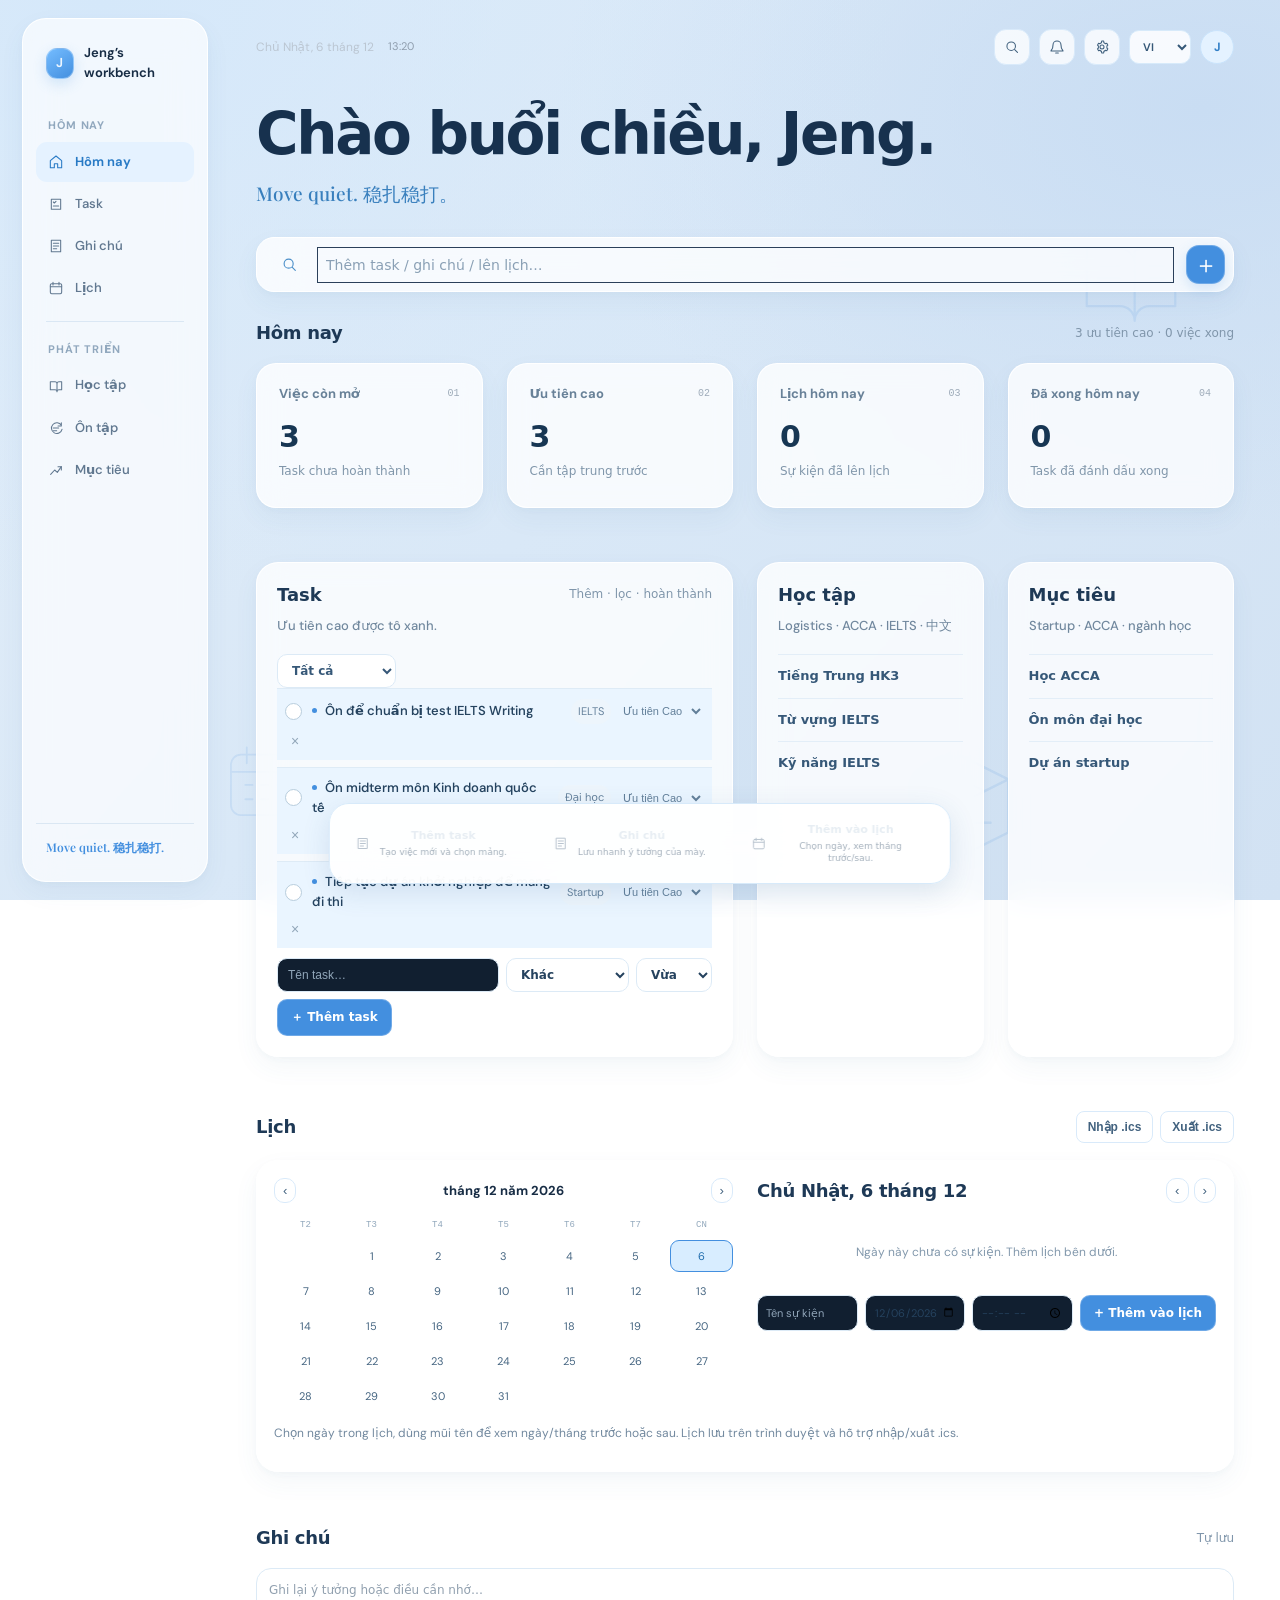
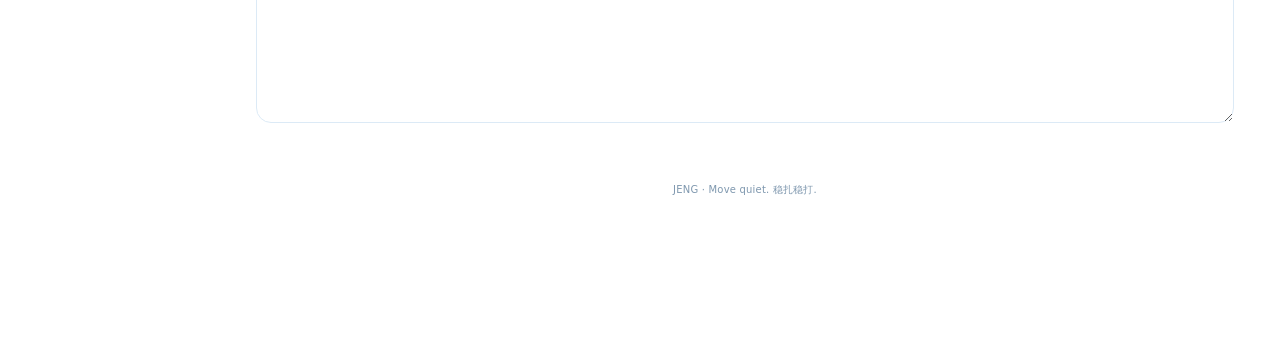
==== workbench.html @ d554367a "Publish Jeng's workbench" ====
<!doctype html>
<html lang="vi">
<head>
<meta charset="utf-8"><meta name="viewport" content="width=device-width,initial-scale=1"><meta name="theme-color" content="#eaf5ff">
<title>Jeng’s Workbench</title>
<link rel="manifest" href="manifest.webmanifest">
<style>
:root{--bg:#f5f4ef;--paper:#fffefa;--ink:#292c27;--muted:#888a80;--line:#e9e8df;--green:#536a50;--light:#e9eee5;--orange:#cf8056;--red:#b9544d;--lav:#eeecf3;--shadow:0 10px 30px #24271d0a}*{box-sizing:border-box}body{margin:0;background:var(--bg);color:var(--ink);font:14px 'DM Sans',sans-serif}.app{display:grid;grid-template-columns:218px minmax(0,1fr);min-height:100vh}.sidebar{padding:25px 16px;border-right:1px solid var(--line);background:#f8f7f2;display:flex;flex-direction:column;position:sticky;top:0;height:100vh}.brand{display:flex;align-items:center;gap:10px;padding:0 9px 25px;font-weight:700;font-size:14px}.logo{width:31px;height:31px;border-radius:10px;background:var(--green);color:white;display:grid;place-items:center}.navtitle{font:10px 'DM Mono',monospace;letter-spacing:1.3px;color:#a1a197;padding:10px 11px 7px;text-transform:uppercase}.navitem{display:flex;align-items:center;gap:11px;padding:10px 11px;border-radius:9px;text-decoration:none;color:#6f7169;font-size:13px;margin:2px 0}.navitem:hover,.navitem.active{color:var(--green);background:var(--light);font-weight:600}.navicon{width:16px;text-align:center}.sidebottom{margin-top:auto;border-top:1px solid var(--line);padding:15px 9px 0;color:#98998f;font:12px 'Playfair Display',serif}.main{max-width:1320px;width:100%;margin:0 auto;padding:27px 40px 45px}.top{display:flex;align-items:center;justify-content:space-between}.crumb{font:10px 'DM Mono',monospace;color:#999a91;letter-spacing:1px}.topright{display:flex;align-items:center;gap:10px}.avatar{height:34px;width:34px;border-radius:50%;background:#e8d7c3;color:#68543e;display:grid;place-items:center;font-size:12px;font-weight:700}.iconbtn{border:1px solid var(--line);border-radius:9px;background:var(--paper);height:34px;padding:0 11px;color:#606258;cursor:pointer}.hero{display:flex;justify-content:space-between;align-items:end;padding:23px 0 20px}.hello{font:10px 'DM Mono',monospace;color:var(--muted);letter-spacing:1.1px;text-transform:uppercase}.hero h1{font:500 clamp(30px,4vw,41px) 'Playfair Display',serif;letter-spacing:-.7px;margin:7px 0 5px}.hero p{margin:0;color:#77796f}.slogan{font-weight:600;color:var(--green)!important}.date{text-align:right;color:var(--muted);font-size:12px}.date strong{display:block;color:var(--ink);font-weight:600;margin-bottom:4px}.quickbar{display:flex;align-items:center;gap:8px;margin-bottom:21px;padding:9px;background:#eeede7;border:1px solid #e8e7df;border-radius:12px}.quicklabel{font:10px 'DM Mono',monospace;letter-spacing:.8px;color:#93948a;padding:0 7px}.quickbar input,.field input,.field select{flex:1;min-width:80px;border:1px solid transparent;background:transparent;padding:9px 8px;outline:none;font:13px 'DM Sans',sans-serif}.quickbar input:focus{border-color:#c9d1c3;border-radius:7px;background:#fffefa}.action,.btn{border:1px solid #e3e2d9;background:var(--paper);border-radius:8px;padding:8px 11px;color:#565950;font-size:11px;white-space:nowrap;cursor:pointer}.action:hover,.btn:hover{border-color:#aeb9a7}.primary{background:var(--green);color:white;border-color:var(--green)}.section{scroll-margin-top:18px;margin:0 0 23px}.sectionhead{display:flex;justify-content:space-between;align-items:center;margin-bottom:11px}.sectionhead h2{font-size:14px;margin:0;font-weight:600}.hint{font-size:11px;color:var(--muted)}.stats{display:grid;grid-template-columns:repeat(4,minmax(0,1fr));gap:12px}.stat{background:var(--paper);border:1px solid var(--line);border-radius:13px;padding:14px 16px;box-shadow:var(--shadow);min-height:104px}.stat-top{display:flex;align-items:center;justify-content:space-between}.statname{font-size:11px;color:#72746b;font-weight:600}.tinyicon{width:24px;height:24px;display:grid;place-items:center;border-radius:8px;background:var(--light);color:var(--green)}.stat:nth-child(2) .tinyicon{background:#f8e9e5;color:var(--red)}.stat:nth-child(3) .tinyicon{background:#f6ece3;color:var(--orange)}.stat:nth-child(4) .tinyicon{background:var(--lav);color:#7d7590}.value{font:500 22px 'Playfair Display',serif;margin:10px 0 3px}.statdesc{font-size:10px;color:#909187}.tasklayout{display:grid;grid-template-columns:1.35fr .85fr;gap:12px}.card,.module{background:var(--paper);border:1px solid var(--line);border-radius:13px;padding:17px;box-shadow:var(--shadow)}.tasktools{display:flex;gap:7px;align-items:center}.tasktools select{border:1px solid var(--line);border-radius:8px;background:white;padding:7px 9px;color:#66685f;font-size:11px}.tasklist{display:grid;gap:7px}.task{display:grid;grid-template-columns:20px 1fr auto auto;align-items:center;gap:9px;padding:10px;border:1px solid #efeee8;border-left:4px solid #d6d6cc;border-radius:9px;background:white}.task.p-high{border-left-color:var(--red);background:#fff9f8}.task.p-medium{border-left-color:#e1a267;background:#fffdf9}.task.p-low{border-left-color:#8ca185}.task.done .taskname{text-decoration:line-through;color:#999}.check{width:18px;height:18px;border:1px solid #c8cabe;border-radius:6px;background:white;cursor:pointer;color:white;padding:0}.done .check{background:var(--green);border-color:var(--green)}.taskname{font-size:12px}.taskmeta{display:flex;align-items:center;gap:7px}.tag{font-size:9px;color:#7e8077;background:#f2f1ec;padding:4px 7px;border-radius:20px}.priority-select{border:0;background:transparent;font-size:10px;color:#7b7c73;cursor:pointer}.delete{border:0;background:transparent;color:#b6b6ad;cursor:pointer;font-size:14px}.delete:hover{color:var(--red)}.empty{padding:23px;text-align:center;color:#99998f;font-size:12px}.capture{display:flex;gap:7px;margin-top:10px}.capture input{min-width:0;flex:1;border:1px solid var(--line);background:#fffefa;border-radius:8px;padding:9px 10px;font-size:12px;outline:none}.capture select{border:1px solid var(--line);border-radius:8px;background:white;padding:0 7px;font-size:10px;color:#65675e}.capture button{border:0;border-radius:8px;padding:0 13px;background:var(--green);color:white;font-size:12px;cursor:pointer}.prioritycard{background:#fff8f5;border-color:#f1ddd7}.prioritycard .task{background:white}.prioritycard .sectionhead{margin-bottom:8px}.weektitle{font:500 21px 'Playfair Display',serif}.weekdesc{font-size:11px;color:var(--muted);margin:5px 0 13px}.learn-grid{display:grid;grid-template-columns:repeat(3,1fr);gap:10px}.learn{border:1px solid var(--line);border-radius:10px;padding:12px;background:#fff}.learn strong{font-size:11px;display:block;margin-bottom:5px}.learn p{font-size:10px;color:var(--muted);margin:0 0 9px;line-height:1.45}.learn button{font-size:10px;border:0;background:#edf1e9;color:var(--green);padding:6px 8px;border-radius:7px;cursor:pointer}.calendar-wrap{display:grid;grid-template-columns:1fr 1fr;gap:14px}.calendar-head{display:flex;justify-content:space-between;align-items:center;margin-bottom:10px}.calendar-head strong{font-size:12px}.calnav{border:1px solid var(--line);background:white;border-radius:7px;padding:4px 8px;cursor:pointer}.calgrid{display:grid;grid-template-columns:repeat(7,1fr);gap:3px;text-align:center}.calgrid span{font-size:10px;padding:7px 2px;border-radius:7px;color:#777}.calgrid .dow{font:9px 'DM Mono',monospace;color:#aaa}.calgrid .today{background:var(--green);color:white}.calgrid .has-event{box-shadow:inset 0 -2px #df9a68}.eventlist{display:grid;align-content:start;gap:7px;max-height:210px;overflow:auto}.event{display:grid;grid-template-columns:54px 1fr auto;gap:8px;align-items:center;padding:9px;border:1px solid var(--line);border-radius:8px}.event time{font:10px 'DM Mono',monospace;color:var(--green)}.event strong{font-size:11px}.event small{display:block;font-size:10px;color:var(--muted);margin-top:3px}.event button{border:0;background:none;color:#aaa;cursor:pointer}.eventform{display:flex;gap:7px;margin-top:10px;flex-wrap:wrap}.eventform input{min-width:100px;flex:1;border:1px solid var(--line);border-radius:8px;padding:8px;font-size:11px}.eventform button{border:0;border-radius:8px;background:var(--green);color:white;padding:0 10px;cursor:pointer;font-size:11px}.bottomgrid{display:grid;grid-template-columns:1.2fr 1fr;gap:12px}.entrylist{display:grid;grid-template-columns:repeat(3,1fr);gap:8px}.entry{padding:11px;background:#f8f7f2;border:1px solid #efeee8;border-radius:9px}.entry strong{display:block;font-size:10px;margin-bottom:4px}.entry span{font-size:10px;line-height:1.4;color:#888a80}.notes textarea{width:100%;height:75px;resize:vertical;border:1px solid var(--line);border-radius:9px;padding:10px;background:white;outline:none;font:12px 'DM Sans',sans-serif}.foot{text-align:center;padding-top:22px;color:#aaa99f;font:10px 'DM Mono',monospace;letter-spacing:.2px}.modal-back{position:fixed;inset:0;background:#20231f55;display:none;align-items:center;justify-content:center;padding:18px;z-index:5}.modal-back.open{display:flex}.modal{width:min(540px,100%);max-height:88vh;overflow:auto;background:var(--paper);border:1px solid var(--line);border-radius:16px;padding:22px;box-shadow:0 20px 80px #0002}.modalhead{display:flex;justify-content:space-between;align-items:center;margin-bottom:15px}.modalhead h2{font:500 25px 'Playfair Display',serif;margin:0}.close{border:0;background:none;font-size:20px;cursor:pointer}.settingsgrid{display:grid;gap:8px}.settingrow{display:flex;align-items:center;justify-content:space-between;border:1px solid var(--line);border-radius:9px;padding:10px 12px;font-size:12px}.settingrow input{accent-color:var(--green)}.settingrow small{display:block;color:var(--muted);margin-top:3px}.settings-actions{display:flex;gap:8px;flex-wrap:wrap;margin:12px 0}.settings-note{font-size:11px;color:var(--muted);line-height:1.5}.hidden-widget{display:none!important}
@media(max-width:1000px){.app{grid-template-columns:185px 1fr}.main{padding:23px}.stats{grid-template-columns:repeat(2,1fr)}.calendar-wrap{grid-template-columns:1fr}.bottomgrid{grid-template-columns:1fr}}@media(max-width:680px){.app{display:block}.sidebar{position:sticky;z-index:3;height:auto;top:0;padding:9px 11px;border:0;border-bottom:1px solid var(--line);display:flex;flex-direction:row;align-items:center;justify-content:space-between}.brand{padding:0}.sidebar nav{display:flex;gap:2px;overflow:auto}.navtitle,.sidebottom{display:none}.navitem{padding:8px;font-size:11px;white-space:nowrap}.navicon{display:none}.main{padding:16px 12px 32px}.hero{align-items:flex-start;padding:19px 0}.hero p{font-size:12px}.date{font-size:10px}.quickbar{flex-wrap:wrap}.quicklabel{width:100%}.quickbar input{flex-basis:60%}.quickbar .action{flex:1;padding:8px 5px}.stats{gap:8px}.stat{padding:12px;min-height:98px}.tasklayout{grid-template-columns:1fr}.learn-grid{grid-template-columns:1fr}.entrylist{grid-template-columns:1fr}.entry{padding:9px}.task{grid-template-columns:20px 1fr auto}.taskmeta{grid-column:2}.task .delete{grid-column:3;grid-row:1}.task .priority-select{grid-column:3;grid-row:2}.capture{flex-wrap:wrap}.capture input{flex-basis:100%}}
</style>
<style>
/* Soft personal-HQ visual treatment inspired by the supplied reference. */
:root{--bg:#fae9e2;--paper:rgba(255,255,255,.79);--ink:#302a28;--muted:#948985;--line:rgba(190,151,140,.18);--green:#b96c49;--light:#f8e4d9;--orange:#e58a55;--red:#ca6158;--shadow:0 12px 34px rgba(120,77,66,.07)}
body{background:linear-gradient(122deg,#fff0dd 0%,#fbe7df 44%,#f3dce8 100%);background-attachment:fixed;color:var(--ink)}.app{grid-template-columns:166px minmax(0,1fr);gap:16px;padding:14px;min-height:100vh}.sidebar{height:calc(100vh - 28px);top:14px;margin:0;border:1px solid rgba(255,255,255,.65);border-radius:22px;background:rgba(255,255,255,.67);backdrop-filter:blur(18px);box-shadow:0 12px 40px rgba(120,77,66,.06);padding:23px 12px}.brand{padding:0 8px 26px;font-size:12px}.logo{border-radius:11px;background:#e38b59}.navtitle{padding:11px 10px 5px;color:#b0a49e}.navitem{font-size:12px;color:#77716d;padding:10px;border-radius:10px}.navitem:hover,.navitem.active{background:rgba(234,155,115,.15);color:#ae6747}.sidebottom{border-color:rgba(190,151,140,.2);font-size:14px;color:#b96c49}.main{max-width:1440px;padding:19px 26px 38px}.crumb{color:#a99188;font-size:10px;text-transform:capitalize}.avatar{background:#fff8f2;color:#a75f41;border:1px solid rgba(183,119,91,.15)}.iconbtn{background:rgba(255,255,255,.72);border-color:rgba(255,255,255,.75);color:#6c625e}.hero{align-items:center;padding:30px 0 20px;min-height:152px}.hello{color:#ae8d80;letter-spacing:.4px;text-transform:none;font:12px 'DM Sans',sans-serif}.hero h1{font:600 clamp(34px,4vw,49px) 'DM Sans',sans-serif;letter-spacing:-1.8px;margin:9px 0 8px;color:#2e2827}.hero p{font-size:13px;color:#8c7d78}.hero .slogan{font-weight:700;color:#b96746!important}.date{min-width:185px;text-align:left;border:1px solid rgba(255,255,255,.8);border-radius:18px;background:rgba(255,255,255,.63);padding:17px 20px;box-shadow:0 8px 25px rgba(130,81,66,.05);color:#9a837b}.date strong{font:600 24px 'DM Sans',sans-serif;color:#322b28;margin-bottom:4px}.date span{font-size:11px}.date small{display:block;margin-top:4px;font-size:10px;color:#aa9992}.quickbar{gap:10px;margin:0 0 25px;padding:8px 9px 8px 15px;border:1px solid rgba(255,255,255,.9);border-radius:16px;background:rgba(255,255,255,.74);box-shadow:0 9px 28px rgba(120,77,66,.045)}.quicklabel{color:#bb9382;font-size:16px}.quickbar input{font-size:13px;color:#504744}.quickbar input::placeholder{color:#b3a8a2}.quickbar .action{width:38px;height:38px;padding:0;border:0;border-radius:12px;background:#df8955;color:white;font-size:23px;line-height:1;box-shadow:0 5px 12px rgba(205,121,70,.18)}.quickbar .action:hover{background:#cf7544;transform:translateY(-1px)}.section{margin-bottom:23px}.sectionhead{margin-bottom:13px}.sectionhead h2{font-size:16px;letter-spacing:-.3px}.hint{font-size:10px;color:#a2928b}.stats{gap:13px}.stat{min-height:135px;padding:19px 18px;border:1px solid rgba(255,255,255,.87);border-radius:19px;background:rgba(255,255,255,.77);box-shadow:0 8px 25px rgba(120,77,66,.045)}.statname{font-size:11px;color:#8b7e78}.tinyicon{border-radius:9px;background:#fae6da;color:#c37a51}.stat:nth-child(2) .tinyicon{background:#f8e1df;color:#c96057}.stat:nth-child(3) .tinyicon{background:#f9ebd8;color:#d0924d}.stat:nth-child(4) .tinyicon{background:#eee8f5;color:#817096}.value{font:600 29px 'DM Sans',sans-serif;letter-spacing:-1px;color:#302a28;margin:14px 0 5px}.statdesc{font-size:10px;color:#958781}.tasklayout{grid-template-columns:1.4fr .8fr;gap:13px}.card,.module{border:1px solid rgba(255,255,255,.83);border-radius:17px;background:rgba(255,255,255,.73);box-shadow:0 9px 26px rgba(120,77,66,.045)}.tasklayout>.card:first-child{padding:16px}.task{border:1px solid rgba(192,157,143,.16);border-left:4px solid #d7c7bd;border-radius:11px;background:rgba(255,255,255,.86);padding:11px}.task.p-high{border-left-color:#d97862;background:#fff7f4}.task.p-medium{border-left-color:#e2ac6b;background:#fffaf4}.task.p-low{border-left-color:#88a08a;background:#f9fcf8}.prioritycard{background:rgba(255,249,246,.85);border-color:rgba(255,255,255,.9)}.badge{background:#f8e1d9;color:#bb6749}.learn-grid{gap:12px}.learn{border:1px solid rgba(192,157,143,.17);border-radius:13px;background:rgba(255,255,255,.76)}.learn button{background:#f9e8de;color:#ae6747}.calnav,.event,.eventform input,.notes textarea,.settingrow{border-color:rgba(192,157,143,.22);border-radius:10px}.foot{color:#ae958b}
@media(max-width:1000px){.app{grid-template-columns:158px minmax(0,1fr);gap:12px;padding:10px}.sidebar{height:calc(100vh - 20px);top:10px}.main{padding:18px}.tasklayout{grid-template-columns:1fr}.stats{grid-template-columns:repeat(2,1fr)}}
@media(max-width:680px){.app{display:block;padding:0}.sidebar{position:sticky;height:auto;top:0;margin:0;border-radius:0 0 16px 16px;padding:9px 12px;background:rgba(255,255,255,.91);backdrop-filter:blur(15px)}.brand{padding:0}.sidebar nav{gap:1px}.navitem{padding:8px 7px;font-size:10px}.main{padding:16px 13px 28px}.hero{padding:20px 0 16px;min-height:0;gap:10px}.hero h1{font-size:32px}.date{min-width:105px;padding:11px;border-radius:13px}.date strong{font-size:19px}.date small{font-size:9px}.quickbar{gap:5px}.quicklabel{padding:0 2px}.stats{grid-template-columns:repeat(2,minmax(0,1fr));gap:8px}.stat{min-height:112px;padding:13px;border-radius:15px}.value{font-size:24px}.learn-grid{grid-template-columns:1fr}.entrylist{grid-template-columns:1fr}}
</style>
<style>
/* Deep navy and electric blue theme based on the second reference. */
:root{color-scheme:dark;--bg:#07111f;--paper:rgba(17,29,47,.9);--ink:#e7edf7;--muted:#8998ad;--line:rgba(130,159,194,.14);--green:#4d9cff;--light:rgba(65,135,220,.16);--orange:#65b7ff;--red:#ff7181;--lav:#192b43;--shadow:0 14px 40px rgba(0,0,0,.2)}
body{background:radial-gradient(ellipse at 14% 0%,#102947 0%,#09182a 40%,#070d18 100%);background-attachment:fixed;color:var(--ink)}.sidebar{background:rgba(12,24,40,.9);border-color:rgba(138,175,220,.1);box-shadow:0 15px 50px rgba(0,0,0,.24);backdrop-filter:blur(18px)}.logo{background:linear-gradient(145deg,#62b5ff,#386fe0);box-shadow:0 6px 20px #267be43b}.navtitle{color:#63768e}.navitem{color:#9baec3}.navitem:hover,.navitem.active{background:rgba(63,142,235,.17);color:#7dbbff}.sidebottom{border-color:var(--line);color:#79b9ff}.crumb{color:#7186a0}.avatar{background:#1b3451;color:#a9d3ff;border-color:#385676}.iconbtn{background:#14253a;border-color:#263b55;color:#b9c9dc}.hero h1{color:#f1f5fb}.hello{color:#80b9f4}.hero p{color:#9aabc0}.hero .slogan{color:#78b7ff!important}.date{background:linear-gradient(145deg,rgba(24,47,75,.96),rgba(18,34,55,.95));border-color:rgba(117,174,231,.16);box-shadow:0 12px 32px rgba(0,0,0,.18);color:#94aac2}.date strong{color:#e8f2ff}.date small{color:#7e95ae}.quickbar{background:#132238;border-color:#253a54;box-shadow:0 10px 30px rgba(0,0,0,.2)}.quicklabel{color:#70b4ff}.quickbar input{color:#e4edf7}.quickbar input::placeholder{color:#72849a}.quickbar input:focus{background:#0e1b2d;border-color:#397fc6}.quickbar .action{background:linear-gradient(145deg,#46a9ff,#3977ee);color:white;box-shadow:0 5px 16px #276de744}.quickbar .action:hover{background:#58b4ff}.sectionhead h2{color:#e4edf8}.hint{color:#7589a1}.stat,.card,.module{background:linear-gradient(145deg,rgba(20,35,55,.94),rgba(15,27,44,.94));border-color:rgba(121,157,195,.13);box-shadow:0 12px 32px rgba(0,0,0,.16)}.stat{border-radius:17px}.statname{color:#9aabc0}.tinyicon{background:rgba(59,143,234,.18);color:#82c4ff}.stat:nth-child(2) .tinyicon{background:rgba(255,113,129,.13);color:#ff8291}.stat:nth-child(3) .tinyicon{background:rgba(93,178,255,.15);color:#79c5ff}.stat:nth-child(4) .tinyicon{background:rgba(125,150,255,.16);color:#9daeff}.value{color:#f0f5fb}.statdesc{color:#8092a8}.task{background:#101e31;border-color:rgba(126,160,198,.12);border-left-color:#58708c;color:#dbe6f4}.task.p-high{background:rgba(83,34,49,.32);border-left-color:#ff7181}.task.p-medium{background:rgba(84,67,34,.24);border-left-color:#e4b15c}.task.p-low{background:rgba(35,71,61,.26);border-left-color:#6fc6a0}.task.done .taskname{color:#73849a}.check{background:#0c1828;border-color:#526780}.done .check{background:#3384da;border-color:#3384da}.tag{background:#1a2a40;color:#9db0c7}.priority-select{color:#9bacbf}.delete{color:#72849a}.tasktools select,.capture select,.capture input,.eventform input,.quickbar input,.notes textarea{background-color:#0d1a2b;border-color:#2b405a;color:#dce8f6}.capture input::placeholder,.notes textarea::placeholder,.eventform input::placeholder{color:#74869d}.capture button,.eventform button{background:#397fe0;color:#fff}.empty{color:#7c8fa6}.prioritycard{background:linear-gradient(145deg,rgba(21,37,59,.98),rgba(14,26,43,.98));border-color:rgba(89,157,223,.2)}.badge{background:rgba(68,145,224,.19);color:#8dc8ff}.weekdesc,.moddesc,.learn p{color:#879bb2}.learn{background:#122137;border-color:#263a54}.learn button{background:rgba(61,135,218,.19);color:#91caff}.btn,.calnav{background:#14253b;color:#bad0e9;border-color:#2a405c}.event{background:#101e31;border-color:#263b55}.event time{color:#79baff}.event small{color:#8498b0}.notes textarea{background:#0d1a2b}.foot{color:#667d98}.modal-back{background:rgba(2,7,14,.72);backdrop-filter:blur(5px)}.modal{background:#101d2e;border-color:#2b4059;color:#e4edf8}.settingrow{background:#132238;border-color:#293f5a;color:#dce8f6}.settings-note{color:#8ba0b8}.close{color:#b8c8da}.eventform input:focus,.capture input:focus,.notes textarea:focus{border-color:#4e9ded;outline:0}.today .value,.sectionhead .badge{color:#83c3ff}
@media(max-width:680px){.sidebar{background:rgba(10,21,36,.96);border-color:#26384f}.date{background:#162941}}
.activity-grid{display:grid;grid-template-columns:repeat(3,minmax(0,1fr));gap:9px;padding:14px;border-radius:16px;background:linear-gradient(145deg,rgba(17,31,50,.94),rgba(13,24,40,.94));border:1px solid rgba(121,157,195,.13);box-shadow:0 12px 32px rgba(0,0,0,.16)}.activity-entry{display:grid;grid-template-columns:10px 1fr auto;gap:9px;align-items:center;padding:10px 8px;border-bottom:1px solid rgba(121,157,195,.1)}.activity-dot{width:7px;height:7px;border-radius:50%;background:#58b3ff;box-shadow:0 0 12px #58b3ff88}.activity-entry strong{display:block;font-size:11px;font-weight:500;color:#dce9f8}.activity-entry small{display:block;margin-top:4px;font-size:9px;color:#8196ae}.activity-state{font-size:9px;color:#8dc5ff}.activity-entry.finished .activity-dot{background:#66c99f;box-shadow:0 0 12px #66c99f77}.activity-entry.finished .activity-state{color:#75d2a8}.entrylist{align-items:stretch}.entry{display:flex;flex-direction:column;gap:8px;min-height:142px;padding:14px;background:linear-gradient(145deg,#14263e,#101e32);border:1px solid rgba(108,157,211,.18);border-radius:13px;transition:transform .16s,border-color .16s}.entry:hover{transform:translateY(-2px);border-color:rgba(91,168,247,.5)}.entry strong{font-size:11px;color:#e0edfb}.entry span{font-size:10px;line-height:1.5;color:#8ea3bc}.entry .btn{margin-top:auto;align-self:flex-start;background:rgba(57,127,224,.16);border-color:rgba(91,168,247,.22);color:#92caff}.entry .btn:hover{background:rgba(57,127,224,.3)}@media(max-width:680px){.activity-grid{grid-template-columns:1fr;gap:2px}.activity-entry{padding:9px 4px}.entry{min-height:0}.entry .btn{margin-top:2px}}
.nav-divider{height:1px;background:rgba(130,159,194,.18);margin:13px 9px 9px}.hero{padding:23px 0 17px;min-height:120px}.hero .slogan{font-size:13px;line-height:1.5}.main{padding-bottom:112px}.tasklayout{grid-template-columns:repeat(4,minmax(0,1fr));align-items:stretch}.tasklayout>.card:first-child{grid-column:span 2}.tasklayout>.prioritycard,.tasklayout>#notes{grid-column:span 1;min-width:0}.tasklayout>.prioritycard .task{grid-template-columns:18px minmax(0,1fr);gap:6px}.tasklayout>.prioritycard .taskmeta{grid-column:2}.tasklayout>.prioritycard .priority-select{grid-column:2}.tasklayout>.prioritycard .delete{grid-column:2;justify-self:end;margin-top:-22px}.tasklayout>#notes textarea{min-height:155px}.tasklayout>#notes .btn{font-size:10px}.topright .iconbtn{min-width:35px;padding:0 9px}.floating-actions{position:fixed;z-index:4;left:50%;bottom:14px;transform:translateX(-50%);display:flex;gap:7px;padding:8px;border:1px solid rgba(108,157,211,.22);border-radius:16px;background:rgba(11,24,41,.94);backdrop-filter:blur(18px);box-shadow:0 14px 36px rgba(0,0,0,.38)}.floating-actions button{display:flex;align-items:center;gap:8px;padding:10px 15px;border:1px solid transparent;border-radius:10px;background:transparent;color:#c8daf0;font:11px 'DM Sans',sans-serif;white-space:nowrap;cursor:pointer}.floating-actions button span{color:#77bcff;font-size:14px}.floating-actions button:hover{background:rgba(62,139,229,.17);border-color:rgba(86,162,241,.2);color:white}.quickbar .action{border-radius:50%;width:40px;height:40px;font-size:25px}
@media(max-width:1000px){.tasklayout{grid-template-columns:repeat(2,minmax(0,1fr))}.tasklayout>.card:first-child{grid-column:span 2}.tasklayout>.prioritycard,.tasklayout>#notes{grid-column:span 1}}
@media(max-width:680px){.main{padding:14px 12px 104px}.hero{min-height:0;padding:18px 0 13px}.hero h1{font-size:40px}.tasklayout{grid-template-columns:1fr}.tasklayout>.card:first-child,.tasklayout>.prioritycard,.tasklayout>#notes{grid-column:auto}.floating-actions{width:calc(100% - 20px);bottom:9px;justify-content:space-around;gap:2px;padding:6px}.floating-actions button{flex:1;justify-content:center;padding:10px 5px;font-size:10px}.floating-actions button span{display:none}.topright{gap:5px}.iconbtn{height:32px}}
</style>
<style>
@import url('https://fonts.googleapis.com/css2?family=DM+Sans:wght@400;500;600;700&family=Playfair+Display:wght@500;600&display=swap');
/* Fixed reference layout: dark mist, frosted cards, one restrained warm accent. */
:root{color-scheme:dark;--bg:#06152a;--paper:rgba(17,38,67,.58);--ink:#edf4ff;--muted:#a6b6cb;--line:rgba(255,255,255,.23);--accent:#438fff;--shadow:0 2px 7px rgba(0,0,0,.1),0 12px 28px rgba(0,0,0,.12)}
html{scroll-behavior:smooth}body{font:400 14px/1.55 'DM Sans',system-ui,-apple-system,BlinkMacSystemFont,"Segoe UI","PingFang SC","Hiragino Sans GB","Source Han Sans SC","Noto Sans CJK SC",sans-serif;color:var(--ink);background:radial-gradient(ellipse at 18% 0%,rgba(45,112,190,.31),transparent 38%),radial-gradient(ellipse at 95% 22%,rgba(40,92,161,.25),transparent 42%),linear-gradient(155deg,#0b2340 0%,#081a31 48%,#061225 100%);background-attachment:fixed;padding-bottom:100px}
.app{grid-template-columns:186px minmax(0,1fr);gap:24px;padding:18px 22px;max-width:1600px;margin:auto}.sidebar{position:sticky;top:18px;height:calc(100vh - 36px);padding:24px 13px;background:rgba(7,23,43,.62);border:1px solid rgba(255,255,255,.22);border-radius:24px;backdrop-filter:blur(22px);box-shadow:0 2px 8px rgba(0,0,0,.1),0 12px 28px rgba(0,0,0,.1)}.brand{font-size:13px;font-weight:650;padding:0 10px 25px}.logo{background:linear-gradient(145deg,#63bdff,#2873ef);color:#edf6ff;border:1px solid rgba(255,255,255,.3);font-size:13px;box-shadow:0 5px 14px rgba(45,126,234,.28)}.navtitle{padding:10px 12px 7px;font:600 10px/1.3 'DM Sans',system-ui,sans-serif;letter-spacing:.08em;color:#91a9c4;text-transform:uppercase}.navgroup{margin:0}.navitem{gap:11px;padding:10px 11px;color:#bac9dc;font-size:12px;border-radius:11px;transition:background-color .12s ease,color .12s ease}.navitem:hover{background:rgba(255,255,255,.06);color:#f1f4f8}.navitem.active{color:var(--accent);background:rgba(67,143,255,.12);font-weight:650}.navicon{width:17px;height:17px;display:grid;place-items:center;color:currentColor}.navicon svg,.iconbtn svg,.quicklabel svg,.floating-actions svg{width:17px;height:17px;fill:none;stroke:currentColor;stroke-width:1.6;stroke-linecap:round;stroke-linejoin:round}.nav-divider{height:1px;background:rgba(255,255,255,.2);margin:13px 10px 10px}.sidebottom{font:600 12px 'Playfair Display',Georgia,serif;color:#78b5ff;border-color:rgba(255,255,255,.18);padding:15px 10px 0}
.main{max-width:none;padding:10px 24px 40px}.top{min-height:38px}.top-date{display:flex;align-items:center;gap:14px;color:#bbc6d2;font-size:12px}.top-date time{font-size:11px;color:#8f9dad}.topright{gap:9px}.iconbtn{width:36px;height:36px;display:grid;place-items:center;background:rgba(255,255,255,.055);border:1px solid rgba(255,255,255,.18);border-radius:12px;color:#cad3dd;padding:0;transition:background-color .12s ease}.iconbtn:hover{background:rgba(255,255,255,.1)}.iconbtn svg{width:16px;height:16px}.avatar{background:rgba(255,255,255,.11);border:1px solid rgba(255,255,255,.25);color:#eef3f8}
.hero{min-height:0;padding:36px 0 29px;align-items:flex-start;animation:hero-arrive .42s cubic-bezier(.2,.7,.2,1) both}.hero h1{font:700 clamp(40px,4.4vw,54px)/1.12 system-ui,-apple-system,BlinkMacSystemFont,"Segoe UI","PingFang SC","Source Han Sans SC",sans-serif;letter-spacing:-.045em;color:#f2f5f8;margin:0 0 12px}.hero .slogan{font-size:14px;font-weight:400;line-height:1.7;color:#b5c0cb!important;margin:0}.crumb{font-family:inherit}.quickbar{position:relative;margin:0 0 29px;padding:7px 8px 7px 17px;min-height:55px;gap:12px;border-radius:18px;background:rgba(245,248,252,.075);border:1px solid rgba(255,255,255,.22);backdrop-filter:blur(20px);box-shadow:0 2px 6px rgba(0,0,0,.08),0 10px 25px rgba(0,0,0,.1)}.quicklabel{display:grid;place-items:center;color:#b5c1cd}.quickbar input{background:transparent!important;color:#eef2f6;font:400 13px system-ui,sans-serif}.quickbar input::placeholder{color:#98a6b4}.quickbar .action{width:39px;height:39px;border-radius:13px;background:rgba(255,255,255,.11);border:1px solid rgba(255,255,255,.23);color:#f1f4f7;box-shadow:none;font:300 24px/1 system-ui,sans-serif;transition:background-color .12s ease}.quickbar .action:hover{background:rgba(255,255,255,.17);transform:none}.quick-menu{position:absolute;z-index:3;right:8px;top:calc(100% + 8px);display:flex;gap:6px;padding:7px;border:1px solid rgba(255,255,255,.22);border-radius:14px;background:rgba(18,31,47,.96);backdrop-filter:blur(18px);box-shadow:var(--shadow)}.quick-menu[hidden]{display:none}.quick-menu button{border:0;border-radius:9px;padding:8px 11px;background:transparent;color:#e5ebf1;font:12px system-ui,sans-serif;cursor:pointer}.quick-menu button:hover{background:rgba(255,255,255,.08)}
.section{scroll-margin-top:25px;margin:0 0 58px}.sectionhead{margin-bottom:17px}.sectionhead h2{font:650 16px/1.35 system-ui,sans-serif;color:#e8edf3}.hint{font:400 11px/1.4 system-ui,sans-serif;color:#93a1b0}.stats{grid-template-columns:repeat(4,minmax(0,1fr));gap:24px}.glass-card,.stat,.module,.card{background:linear-gradient(145deg,rgba(244,248,252,.09),rgba(213,225,239,.045));border:1px solid rgba(255,255,255,.5);border-radius:22px;backdrop-filter:blur(22px);box-shadow:var(--shadow)}.stat{min-height:145px;padding:20px 22px}.statname{font-size:12px;font-weight:650;color:#d6dee7}.tinyicon{width:auto;height:auto;background:none!important;color:#9eabb9!important;font:500 10px/1.2 ui-monospace,monospace;border:0}.value{font:700 30px/1.2 system-ui,sans-serif;color:#f1f4f7;letter-spacing:-.04em;margin:15px 0 7px}.value small{font:400 12px/1.2 system-ui,sans-serif;color:#9eabb9}.statdesc{font:400 10px/1.5 system-ui,sans-serif;color:#9ca9b7}.lower-section{margin-bottom:58px}.lower-row{display:grid;grid-template-columns:repeat(4,minmax(0,1fr));gap:24px;align-items:stretch}.module{padding:20px;min-height:250px}.wide-module{grid-column:span 2}.module-heading{display:flex;align-items:center;justify-content:space-between;gap:10px}.module-heading h2{margin:0;font:650 16px/1.35 system-ui,sans-serif;color:#edf2f6}.module-copy{margin:9px 0 17px;color:#aab6c3;font-size:12px;font-weight:350;line-height:1.6}.module-items{list-style:none;padding:0;margin:0}.module-items li{border-top:1px solid rgba(255,255,255,.12)}.module-items button{width:100%;padding:12px 0;text-align:left;border:0;background:none;color:#d9e1e9;font:400 12px/1.45 system-ui,sans-serif;cursor:pointer;transition:color .12s ease}.module-items button:hover{color:#fff}.tasktools select,.capture select{background:#111f30;color:#cbd5df;border:1px solid rgba(255,255,255,.2);border-radius:10px;padding:8px 10px;font:11px system-ui,sans-serif}.priority-list{margin-top:15px}.task{grid-template-columns:19px minmax(0,1fr) auto auto;gap:8px;padding:10px 8px;background:rgba(4,12,21,.22);border:0;border-top:1px solid rgba(255,255,255,.13);border-left:0;border-radius:0;color:#dbe2e9}.task.p-high{background:transparent;border-left:0}.task.p-medium,.task.p-low{background:transparent;border-left:0}.task.p-high .taskname:before{content:'';display:inline-block;width:5px;height:5px;margin:0 8px 2px 0;border-radius:50%;background:var(--accent)}.task.done .check{background:var(--accent);border-color:var(--accent);color:#15202a}.check{width:17px;height:17px;border-radius:50%;background:transparent;border-color:rgba(255,255,255,.45)}.priority-select{color:#aebac7}.tag{background:rgba(255,255,255,.07);color:#afbdcb}.delete{color:#98a7b6}.all-tasks{margin-top:13px;border-top:1px solid rgba(255,255,255,.12);padding-top:10px}.all-tasks summary{font-size:11px;color:#b4bfca;cursor:pointer}.all-tasks[open] #taskList{margin-top:10px}.capture{flex-wrap:wrap}.capture input{min-width:120px;flex:1;border-radius:10px;background:#111f30!important;color:#e5ebf1;border:1px solid rgba(255,255,255,.2);padding:9px 10px}.capture input::placeholder{color:#8593a2}.capture button,.eventform button{border:1px solid rgba(255,255,255,.23);background:rgba(255,255,255,.1);color:#edf2f7;border-radius:10px;padding:9px 13px;font:11px system-ui,sans-serif;cursor:pointer}.prioritycard{background:transparent;border:0;padding:0;box-shadow:none}.badge{background:rgba(255,255,255,.08);color:#c1cbd5;border:1px solid rgba(255,255,255,.16);font:10px system-ui,sans-serif}.notes textarea,.note-large{width:100%;min-height:155px;resize:vertical;border-radius:15px;background:rgba(2,10,18,.2);border:1px solid rgba(255,255,255,.2);color:#e9eef3;padding:12px;font:400 12px/1.6 system-ui,sans-serif}.notes textarea::placeholder,.note-large::placeholder{color:#91a0af}.calendar-wrap{gap:24px}.calgrid .today{background:var(--accent);color:#14202b}.calgrid .has-event{box-shadow:inset 0 -2px var(--accent)}.event{background:rgba(4,12,21,.18);border-color:rgba(255,255,255,.14)}.event time{color:#d6e0e9}.eventform input{background:#111f30!important;color:#e9eef3;border-color:rgba(255,255,255,.18)}.btn{background:rgba(255,255,255,.08);color:#d9e2eb;border-color:rgba(255,255,255,.2)}.btn.primary{background:rgba(255,255,255,.12);color:#f2f5f8}.navitem,.iconbtn,.quick-menu button,.floating-actions button,.module-items button,.btn,.capture button{transition-duration:.12s}.navitem:hover,.iconbtn:hover,.quick-menu button:hover,.floating-actions button:hover,.module-items button:hover,.btn:hover,.capture button:hover{transform:translateY(-1px)}.floating-actions{position:fixed;z-index:5;left:50%;bottom:16px;transform:translateX(-50%);display:flex;gap:8px;padding:8px;border:1px solid rgba(255,255,255,.42);border-radius:20px;background:rgba(16,29,44,.78);backdrop-filter:blur(24px);box-shadow:0 2px 8px rgba(0,0,0,.14),0 12px 30px rgba(0,0,0,.16)}.floating-actions button{display:flex;align-items:center;gap:9px;padding:10px 16px;border:1px solid transparent;border-radius:13px;background:transparent;color:#dce4ec;font:500 11px system-ui,sans-serif;white-space:nowrap;cursor:pointer}.floating-actions svg{width:15px;height:15px;color:#b9c4cf}.floating-actions button:hover{background:rgba(255,255,255,.08);transform:translateY(-1px)}.foot{margin:0;padding:0;color:#7f8d9c;font:10px system-ui,sans-serif}.hidden-widget{display:none!important}
@keyframes hero-arrive{from{opacity:0;transform:translateY(8px)}to{opacity:1;transform:translateY(0)}}@keyframes section-arrive{from{opacity:.55;transform:translateY(8px)}to{opacity:1;transform:translateY(0)}}.section-arriving{animation:section-arrive .28s ease-out both}.navicon svg{width:16px;height:16px}.sectionhead .badge{color:#c1cbd5}.stat,.module{transition:box-shadow .12s ease,border-color .12s ease}.stat:hover,.module:hover{box-shadow:0 2px 7px rgba(0,0,0,.1),0 14px 32px rgba(0,0,0,.13)}
@media(max-width:1050px){.app{grid-template-columns:162px minmax(0,1fr);gap:17px;padding:13px}.main{padding:8px 15px 36px}.stats,.lower-row{gap:18px}.lower-row{grid-template-columns:repeat(2,minmax(0,1fr))}.wide-module{grid-column:span 2}}
@media(max-width:680px){html{scroll-behavior:smooth}.app{display:block;padding:0}.sidebar{height:auto;position:sticky;top:0;z-index:7;border-radius:0 0 18px 18px;padding:8px 11px;background:rgba(10,22,35,.92)}.brand{padding:0 4px}.sidebar nav{display:flex;gap:3px;overflow-x:auto}.navgroup{display:flex;align-items:center;gap:2px}.navtitle,.nav-divider,.sidebottom{display:none}.navitem{padding:8px 7px;font-size:10px;white-space:nowrap;gap:6px}.navicon{width:14px;height:14px}.navicon svg{width:14px;height:14px}.main{padding:12px 14px 110px}.top-date{font-size:10px;gap:7px}.top-date time{font-size:10px}.topright{gap:5px}.iconbtn{width:30px;height:30px}.topright .avatar{width:30px;height:30px}.hero{padding:32px 0 22px}.hero h1{font-size:40px}.stats{grid-template-columns:repeat(2,minmax(0,1fr));gap:15px}.stat{min-height:126px;padding:16px;border-radius:20px}.value{font-size:26px}.lower-row{grid-template-columns:1fr;gap:18px}.wide-module{grid-column:auto}.module{min-height:0;padding:18px}.section{margin-bottom:58px}.lower-section{margin-bottom:58px}.floating-actions{width:calc(100% - 20px);bottom:8px;justify-content:space-around;gap:2px;padding:6px}.floating-actions button{flex:1;justify-content:center;gap:6px;padding:10px 5px;font-size:10px}.floating-actions button svg{width:14px;height:14px}.calendar-wrap{grid-template-columns:1fr}.quick-menu{left:8px;right:8px;justify-content:space-around}}
@media(prefers-reduced-motion:reduce){html{scroll-behavior:auto}*,*::before,*::after{animation-duration:.01ms!important;animation-iteration-count:1!important;transition-duration:.01ms!important;scroll-behavior:auto!important}}
 .hero .slogan{font:500 19px/1.55 'Playfair Display',Georgia,serif;color:#7ebaff!important}.task.done .check{background:var(--accent);border-color:var(--accent);color:#102543}.section[id],.module[id],.main[id]{scroll-margin-top:28px}.section-arriving{animation:section-arrive .28s ease-out both}.modalhead h2{font:650 22px/1.35 'DM Sans',system-ui,sans-serif}.eventform button{background:linear-gradient(145deg,#398df5,#2269d3);color:#fff;border:1px solid rgba(255,255,255,.23)}.calgrid .calday{position:relative;display:grid;place-items:center;min-width:0;min-height:32px;padding:4px 1px;border:1px solid transparent;border-radius:9px;background:transparent;color:#b5c4d5;font:400 11px 'DM Sans',system-ui,sans-serif;cursor:pointer}.calgrid .calday:hover{background:rgba(67,143,255,.11)}.calgrid .calday.today{color:#fff;background:rgba(67,143,255,.25)}.calgrid .calday.selected{border-color:var(--accent);color:#fff}.calgrid .calday.has-event:after{content:'';position:absolute;bottom:3px;width:3px;height:3px;border-radius:50%;background:var(--accent)}.day-nav{display:flex;gap:5px}.eventform input{font-family:'DM Sans',system-ui,sans-serif}.section[id],.module[id],.main[id]{scroll-margin-top:28px}@media(max-width:1050px){.stats,.lower-row{gap:24px}}@media(max-width:680px){.stats{gap:20px}.lower-row{gap:24px}.nav-divider{display:block;width:1px;height:24px;flex:0 0 1px;margin:0 5px}.calgrid .calday{min-height:34px}}
.quick-copy{display:grid;gap:2px;min-width:0}.quick-copy strong{font:550 11px/1.3 system-ui,sans-serif;color:#e7edf3}.quick-copy small{font:400 9px/1.35 system-ui,sans-serif;color:#a4b0bc;white-space:normal}.floating-actions button{min-width:190px}.floating-actions svg{flex:0 0 16px}@media(max-width:680px){.floating-actions button{min-width:0;align-items:flex-start;gap:5px}.floating-actions button span.quick-copy{display:grid}.quick-copy strong{font-size:9px}.quick-copy small{font-size:8px}.floating-actions svg{flex-basis:13px;width:13px;height:13px}}
</style><style>
/* Light sky-blue four-pane workbench; keep the existing type and interactions. */
:root{color-scheme:light;--bg:#eaf5ff;--paper:rgba(255,255,255,.8);--ink:#182d45;--muted:#71879d;--line:rgba(89,142,193,.16);--accent:#438fdf;--green:#438fdf;--light:#e5f2ff;--orange:#438fdf;--red:#438fdf;--lav:#e5f2ff;--shadow:0 2px 6px rgba(53,103,151,.035),0 10px 26px rgba(53,103,151,.055)}
body{background:radial-gradient(ellipse at 18% 0%,#fff 0%,#f0f8ff 34%,#e7f3ff 75%,#eaf5ff 100%);background-attachment:fixed;color:var(--ink)}
.sidebar{background:rgba(255,255,255,.68);border-color:rgba(255,255,255,.92);box-shadow:var(--shadow);backdrop-filter:blur(18px)}.logo{background:linear-gradient(145deg,#74bcff,#438fdf);box-shadow:0 5px 14px rgba(67,143,223,.2)}.navtitle{color:#91a8be}.navitem{color:#617890}.navitem:hover,.navitem.active{background:#e5f2ff;color:#287ac5}.nav-divider{background:var(--line)}.sidebottom{color:#438fdf;border-color:var(--line)}
.crumb,.hint{color:#8096ab}.avatar{background:#e4f2ff;color:#317fc6;border-color:#c9e3fb}.iconbtn,.btn,.calnav{background:rgba(255,255,255,.78);color:#42627f;border-color:#d9eafa}.iconbtn:hover,.btn:hover,.calnav:hover{border-color:#91c6f1;background:#f7fbff}
.hero h1{color:#17314e}.hello{color:#5385b1}.hero p{color:#6d8499}.hero .slogan{color:#387fbd!important}.date{background:rgba(255,255,255,.78);border-color:#fff;box-shadow:var(--shadow);color:#70879d}.date strong{color:#193653}.date small{color:#8097ad}
.quickbar{background:rgba(255,255,255,.78);border-color:#fff;box-shadow:var(--shadow)}.quicklabel{color:#4b8fc9}.quickbar input{color:#213b56}.quickbar input::placeholder{color:#8aa0b5}.quickbar input:focus{background:#fff;border-color:#a6d3f7}.quickbar .action{background:#438fdf;color:#fff;box-shadow:0 5px 14px rgba(67,143,223,.2)}.quickbar .action:hover{background:#327fcf}.quick-menu{background:rgba(255,255,255,.97);border-color:#d9eafa}.quick-menu button{color:#294968}.quick-menu button:hover{background:#eaf5ff}
.section{margin-bottom:54px}.sectionhead h2,.module-heading h2{color:#1e3956}.stat,.card,.module{background:rgba(255,255,255,.78);border:1px solid rgba(255,255,255,.96);box-shadow:var(--shadow);backdrop-filter:blur(14px)}.stat{border-radius:20px}.statname{color:#688198}.value{color:#173653}.statdesc{color:#8096aa}.tinyicon{background:#e5f2ff;color:#438fdf}.stat:nth-child(n) .tinyicon{background:#e5f2ff;color:#438fdf}
.task,.prioritycard .task{background:#f9fcff;border-color:#deebf6;border-left-color:#b9d7ef;color:#25435f}.task.p-high{background:#eaf5ff;border-left-color:#438fdf}.task.p-medium{background:#f2f8fe;border-left-color:#83b5e2}.task.p-low{background:#f7fbff;border-left-color:#bfd9ee}.task.done .taskname{color:#91a3b4}.check{background:#fff;border-color:#b8cddd}.done .check{background:#438fdf;border-color:#438fdf;color:white}.tag{background:#edf5fc;color:#65819b}.priority-select{color:#627f99}.delete{color:#91a6b9}.delete:hover{color:#438fdf}
.tasktools select,.capture select,.capture input,.eventform input,.notes textarea{background:#fff;border-color:#dceaf6;color:#25425e}.capture input::placeholder,.notes textarea::placeholder,.eventform input::placeholder{color:#91a6b9}.capture button,.eventform button{background:#438fdf;color:white}.empty{color:#8298ac}.module-copy,.weekdesc,.learn p{color:#71889e}.badge,.learn button{background:#e7f3fd;color:#387fbd}.learn{background:rgba(255,255,255,.72);border-color:#e3eef8}.module-items li{border-top-color:#e3eef8}.module-items button{color:#365878}.module-items button:hover{color:#216da9}.tasktools select{background:#fff;color:#365878;border-color:#dceaf6}.calgrid .dow{color:#92a8bc}.calgrid .calday{color:#456581}.calgrid .calday:hover{background:#edf7ff}.calgrid .calday.today{background:#d8edff;color:#1c6eaf}.calgrid .calday.selected{border-color:#438fdf;color:#216eae}.calgrid .calday.has-event:after{background:#438fdf}.event{background:#f9fcff;border-color:#e1edf7}.event time{color:#438fdf}.event small,.settings-note{color:#7d93a7}.note-large,.notes textarea{background:#fff;color:#25425e;border-color:#dceaf6}
.foot{color:#7e97ae}.floating-actions{background:rgba(255,255,255,.93);border-color:#d7eafa;box-shadow:0 8px 28px rgba(48,100,151,.14)}.floating-actions button{color:#385b7a}.floating-actions button span{color:#347fbd}.floating-actions button:hover{background:#eaf5ff;border-color:#cde6fb;color:#1b5487}.modal-back{background:rgba(47,77,105,.24);backdrop-filter:blur(5px)}.modal{background:rgba(255,255,255,.97);border-color:#d7eafa;color:#1d3955}.settingrow{background:#f8fbff;border-color:#dfedf8;color:#294866}.settingrow input{accent-color:#438fdf}.settings-note{color:#71889e}.close{color:#55718c}.eventform input:focus,.capture input:focus,.notes textarea:focus{border-color:#7bb8ec;outline:0}
@media(max-width:680px){.sidebar{background:rgba(255,255,255,.94)}.section{margin-bottom:42px}.floating-actions{max-width:calc(100vw - 18px)}.floating-actions button{padding:9px 10px}}
</style>
<style>
/* Slightly richer sky gradient and clearer type hierarchy. */
body{background:radial-gradient(ellipse at 8% 0%,#d5e8fa 0%,rgba(213,232,250,.55) 22%,transparent 48%),radial-gradient(ellipse at 94% 12%,#c9ddf3 0%,transparent 38%),linear-gradient(132deg,#e2edf8 0%,#d9e8f7 48%,#d2e2f3 100%);background-attachment:fixed}.app{position:relative;z-index:1}.ambient-icons{position:fixed;inset:0;z-index:0;pointer-events:none;overflow:hidden;color:#438fdf}.ambient-icons svg{position:absolute;fill:none;stroke:currentColor;stroke-width:1.25;stroke-linecap:round;stroke-linejoin:round;opacity:.12}.ambient-icons .icon-book{width:118px;height:118px;right:7%;top:25%}.ambient-icons .icon-calendar{width:92px;height:92px;left:17%;bottom:8%}.ambient-icons .icon-box{width:126px;height:126px;right:20%;bottom:4%}
.hero h1{font-weight:750;font-size:clamp(42px,4.6vw,58px);letter-spacing:-.04em}.sectionhead h2,.module-heading h2{font-weight:750;font-size:18px}.statname{font-size:13px;font-weight:700}.statdesc,.hint{font-size:12px;font-weight:500}.value{font-weight:750}.navitem{font-size:13px;font-weight:550}.navtitle{font-size:11px;font-weight:700}.module-copy{font-size:13px;font-weight:500}.module-items button{font-size:13px;font-weight:550}.taskname{font-size:13px;font-weight:550}.taskmeta .tag,.priority-select{font-size:11px}.quickbar input{font-size:14px}.quicklabel{font-size:18px}.btn,.tasktools select,.capture select,.capture button,.eventform button{font-size:12px;font-weight:600}.calendar-head strong,.event strong{font-size:13px}.event small,.settings-note{font-size:12px}
.language-select{height:34px;padding:0 9px;border:1px solid #d7eafa;border-radius:10px;background:rgba(255,255,255,.85);color:#365878;font:650 11px 'DM Sans',system-ui,sans-serif;cursor:pointer;outline:none}.language-select:focus{border-color:#7bb8ec}
@media(max-width:680px){.hero h1{font-size:clamp(34px,9vw,44px)}.sectionhead h2,.module-heading h2{font-size:16px}.statname,.module-items button,.taskname{font-size:12px}}
</style>
</head>
<body><div class="ambient-icons" aria-hidden="true"><svg class="icon-book" viewBox="0 0 64 64"><path d="M8 13h18a8 8 0 0 1 8 8v31a8 8 0 0 0-8-8H8zM56 13H38a8 8 0 0 0-4 1v38a8 8 0 0 1 8-8h14z"/><path d="M14 22h12M14 29h12M42 22h8M42 29h8"/></svg><svg class="icon-calendar" viewBox="0 0 64 64"><rect x="9" y="13" width="46" height="42" rx="7"/><path d="M20 8v11M44 8v11M9 25h46M19 34h5M30 34h5M41 34h5M19 44h5M30 44h5"/></svg><svg class="icon-box" viewBox="0 0 64 64"><path d="m8 21 24-12 24 12-24 12zM8 21v27l24 12 24-12V21M32 33v27M20 15l24 12M18 37h7M39 43h8"/></svg></div><div class="app">
<aside class="sidebar"><div class="brand"><div class="logo">J</div><span>Jeng’s workbench</span></div><nav>
<div class="navgroup"><div class="navtitle">Hôm nay</div><a class="navitem active" href="#overview"><span class="navicon"><svg viewBox="0 0 24 24"><path d="m3.5 10 8.5-7 8.5 7v10.5h-6v-6h-5v6h-6z"/></svg></span>Hôm nay</a><a class="navitem" href="#tasks"><span class="navicon"><svg viewBox="0 0 24 24"><path d="M5 5h14v15H5zM8 9l1.5 1.5L12 8M8 15h8"/></svg></span>Task</a><a class="navitem" href="#notes"><span class="navicon"><svg viewBox="0 0 24 24"><path d="M5 3.5h14v17H5zM8 8h8M8 12h8M8 16h5"/></svg></span>Ghi chú</a><a class="navitem" href="#calendar"><span class="navicon"><svg viewBox="0 0 24 24"><rect x="3.5" y="5.5" width="17" height="15" rx="2"/><path d="M7.5 3.5v4M16.5 3.5v4M3.5 10h17"/></svg></span>Lịch</a></div><div class="nav-divider"></div><div class="navgroup"><div class="navtitle">Phát triển</div><a class="navitem" href="#study"><span class="navicon"><svg viewBox="0 0 24 24"><path d="M3.5 5.5h7a3 3 0 0 1 3 3v12a3 3 0 0 0-3-3h-7zM20.5 5.5h-4a3 3 0 0 0-3 3v12a3 3 0 0 1 3-3h4z"/></svg></span>Học tập</a><a class="navitem" href="#study"><span class="navicon"><svg viewBox="0 0 24 24"><path d="M20 8a8 8 0 1 0 1 6M20 4v5h-5"/><path d="M8 12h8M8 16h5"/></svg></span>Ôn tập</a><a class="navitem" href="#startup"><span class="navicon"><svg viewBox="0 0 24 24"><path d="M4 18.5 10 12l4 3.5L20 7"/><path d="M15 7h5v5"/></svg></span>Mục tiêu</a></div></nav><div class="sidebottom">Move quiet. 稳扎稳打.</div></aside>
<main class="main" id="overview"><div class="top"><div class="top-date"><span id="topDate"></span><time id="clock"></time></div><div class="topright"><button class="iconbtn" id="searchBtn" aria-label="Tìm kiếm"><svg viewBox="0 0 24 24"><circle cx="10.8" cy="10.8" r="6.4"/><path d="m16 16 4.2 4.2"/></svg></button><button class="iconbtn" id="notificationBtn" aria-label="Thông báo"><svg viewBox="0 0 24 24"><path d="M18 9a6 6 0 0 0-12 0c0 7-3 7-3 9h18c0-2-3-2-3-9M10 21h4"/></svg></button><button class="iconbtn" id="settingsOpen" aria-label="Cài đặt"><svg viewBox="0 0 24 24"><circle cx="12" cy="12" r="3"/><path d="M19.3 13.5a7.7 7.7 0 0 0 0-3l1.5-1.2-1.6-2.8-1.8.6a7.9 7.9 0 0 0-2.6-1.5L14.5 3h-3l-.3 2.6a7.9 7.9 0 0 0-2.6 1.5l-1.8-.6-1.6 2.8 1.5 1.2a7.7 7.7 0 0 0 0 3l-1.5 1.2 1.6 2.8 1.8-.6a7.9 7.9 0 0 0 2.6 1.5l.3 2.6h3l.3-2.6a7.9 7.9 0 0 0 2.6-1.5l1.8.6 1.6-2.8z"/></svg></button><select id="languageSelect" class="language-select" aria-label="Ngôn ngữ"><option value="vi">VI</option><option value="zh">中文</option><option value="en">EN</option></select><div class="avatar">J</div></div></div>
<section class="hero"><div><h1 id="greeting">Chào Jeng.</h1><p class="slogan">Move quiet. 稳扎稳打。</p></div></section>
<form class="quickbar" id="quick"><span class="quicklabel" aria-hidden="true"><svg viewBox="0 0 24 24"><circle cx="10.8" cy="10.8" r="6.4"/><path d="m16 16 4.2 4.2"/></svg></span><input id="quickInput" placeholder="Thêm task / ghi chú / lên lịch…"><button class="action primary" type="submit" aria-label="Mở thao tác nhanh">＋</button><div class="quick-menu" id="quickMenu" hidden><button type="button" data-quick-action="task">Thêm task</button><button type="button" data-quick-action="note">Ghi chú</button><button type="button" data-quick-action="calendar">Thêm vào lịch</button></div></form>
<section class="section widget" data-widget="stats"><div class="sectionhead"><h2>Hôm nay</h2><span class="hint" id="todaySummary">Việc cần xử lý</span></div><div class="stats">
<article class="stat glass-card"><div class="stat-top"><span class="statname">Việc còn mở</span><span class="tinyicon">01</span></div><div class="value" id="metricOpen">0</div><div class="statdesc">Task chưa hoàn thành</div></article>
<article class="stat glass-card"><div class="stat-top"><span class="statname">Ưu tiên cao</span><span class="tinyicon">02</span></div><div class="value" id="metricPriority">0</div><div class="statdesc">Cần tập trung trước</div></article>
<article class="stat glass-card"><div class="stat-top"><span class="statname">Lịch hôm nay</span><span class="tinyicon">03</span></div><div class="value" id="metricCalendar">0</div><div class="statdesc">Sự kiện đã lên lịch</div></article>
<article class="stat glass-card"><div class="stat-top"><span class="statname">Đã xong hôm nay</span><span class="tinyicon">04</span></div><div class="value" id="metricDone">0</div><div class="statdesc">Task đã đánh dấu xong</div></article>
</div></section><span id="statEvents" hidden></span>
<section class="section lower-section" id="tasks"><div class="lower-row">
<article class="module glass-card wide-module" data-widget="tasks"><div class="module-heading"><h2>Task</h2><span class="hint">Thêm · lọc · hoàn thành</span></div><p class="module-copy" data-widget="priority">Ưu tiên cao được tô xanh.</p><div class="tasktools"><select id="taskFilter" aria-label="Lọc task"><option value="all">Tất cả</option><option value="open">Chưa xong</option><option value="done">Đã xong</option><option value="high">Ưu tiên cao</option></select></div><div class="tasklist" id="taskList"></div><form class="capture" id="taskForm"><input id="taskText" placeholder="Tên task…" required maxlength="120"><select id="taskArea"><option value="Khác">Khác</option><option value="Startup">Startup</option><option value="ACCA">ACCA</option><option value="IELTS">IELTS</option><option value="Đại học">Đại học</option><option value="Tiếng Trung">Tiếng Trung</option></select><select id="taskPriority"><option value="medium">Vừa</option><option value="high">Cao</option><option value="low">Thấp</option></select><button type="submit">＋ Thêm task</button></form></article>
<article class="module glass-card" data-widget="learning" id="study"><div class="module-heading"><h2>Học tập</h2></div><p class="module-copy">Logistics · ACCA · IELTS · 中文</p><ul class="module-items"><li><button data-add="Học tiếng Trung HK3" data-area="Tiếng Trung">Tiếng Trung HK3</button></li><li><button data-add="Học từ vựng IELTS" data-area="IELTS">Từ vựng IELTS</button></li><li><button data-add="Luyện kỹ năng IELTS" data-area="IELTS">Kỹ năng IELTS</button></li></ul></article>
<article class="module glass-card" id="startup"><div class="module-heading"><h2>Mục tiêu</h2></div><p class="module-copy">Startup · ACCA · ngành học</p><ul class="module-items"><li><button data-add="Học ACCA" data-area="ACCA">Học ACCA</button></li><li><button data-add="Ôn môn Logistics và Chuỗi cung ứng" data-area="Đại học">Ôn môn đại học</button></li><li><button data-add="Làm tiếp dự án khởi nghiệp để mang đi thi" data-area="Startup">Dự án startup</button></li></ul></article>
</div></section>
<section class="section widget" data-widget="calendar" id="calendar"><div class="sectionhead"><h2>Lịch</h2><div class="tasktools"><button class="btn" id="importIcs">Nhập .ics</button><input type="file" id="icsFile" accept=".ics,text/calendar" hidden><button class="btn" id="exportIcs">Xuất .ics</button></div></div><div class="card"><div class="calendar-wrap"><div><div class="calendar-head"><button class="calnav" id="prevMonth" aria-label="Tháng trước">‹</button><strong id="monthLabel"></strong><button class="calnav" id="nextMonth" aria-label="Tháng sau">›</button></div><div class="calgrid" id="calgrid"></div></div><div><div class="sectionhead"><h2 id="selectedDateTitle">Sự kiện trong ngày</h2><div class="day-nav"><button class="calnav" id="prevDay" aria-label="Ngày trước">‹</button><button class="calnav" id="nextDay" aria-label="Ngày sau">›</button></div></div><div class="eventlist" id="eventList"></div><form class="eventform" id="eventForm"><input id="eventTitle" placeholder="Tên sự kiện" required maxlength="100"><input id="eventDate" type="date" required><input id="eventTime" type="time"><button type="submit">+ Thêm vào lịch</button></form></div></div><p class="settings-note">Chọn ngày trong lịch, dùng mũi tên để xem ngày/tháng trước hoặc sau. Lịch lưu trên trình duyệt và hỗ trợ nhập/xuất .ics.</p></div></section>
<section class="section widget" data-widget="notes" id="notes"><div class="sectionhead"><h2>Ghi chú</h2><span class="hint" id="saved">Tự lưu</span></div><textarea class="note-large" id="note" placeholder="Ghi lại ý tưởng hoặc điều cần nhớ…"></textarea></section>
<footer class="foot">JENG · Move quiet. 稳扎稳打.</footer></main></div>
<nav class="floating-actions" aria-label="Vào việc nhanh"><button type="button" data-quick-action="task"><svg viewBox="0 0 24 24"><path d="M5 4h14v16H5zM8 8h8M8 12h8M8 16h5"/></svg><span class="quick-copy"><strong>Thêm task</strong><small>Tạo việc mới và chọn mảng.</small></span></button><button type="button" data-quick-action="note"><svg viewBox="0 0 24 24"><path d="M5 3.5h14v17H5zM8 8h8M8 12h8M8 16h5"/></svg><span class="quick-copy"><strong>Ghi chú</strong><small>Lưu nhanh ý tưởng của mày.</small></span></button><button type="button" data-quick-action="calendar"><svg viewBox="0 0 24 24"><rect x="3.5" y="5.5" width="17" height="15" rx="2"/><path d="M7.5 3.5v4M16.5 3.5v4M3.5 10h17"/></svg><span class="quick-copy"><strong>Thêm vào lịch</strong><small>Chọn ngày, xem tháng trước/sau.</small></span></button></nav>
<div class="modal-back" id="settingsModal"><section class="modal"><div class="modalhead"><h2>Cài đặt workbench</h2><button class="close" id="settingsClose" aria-label="Đóng">×</button></div><div class="settingsgrid"><div class="sectionhead"><h2>Widget trên trang</h2><span class="hint">Bật/tắt phần muốn xem</span></div><label class="settingrow"><span>Chỉ số hôm nay<small>Task, ưu tiên, lịch trong ngày</small></span><input type="checkbox" data-toggle="stats" checked></label><label class="settingrow"><span>Danh sách task<small>Thêm, hoàn thành, xóa task</small></span><input type="checkbox" data-toggle="tasks" checked></label><label class="settingrow"><span>Ưu tiên cao<small>Task ưu tiên cao được tô xanh</small></span><input type="checkbox" data-toggle="priority" checked></label><label class="settingrow"><span>Mảng học tập<small>Tiếng Trung, IELTS, ACCA, ngành học, startup</small></span><input type="checkbox" data-toggle="learning" checked></label><label class="settingrow"><span>Lịch<small>Sự kiện và nhập/xuất iCalendar</small></span><input type="checkbox" data-toggle="calendar" checked></label><label class="settingrow"><span>Ghi chú<small>Lưu trên trình duyệt này</small></span><input type="checkbox" data-toggle="notes" checked></label></div><div class="settings-actions"><button class="btn primary" id="installApp">＋ Thêm vào màn hình chính</button><button class="btn" id="resetData">Xóa dữ liệu trên thiết bị</button></div><p class="settings-note">“Thêm vào màn hình chính” dùng được khi trang được mở từ website an toàn hoặc localhost; trình duyệt sẽ hiện hướng dẫn cài. Các task, ghi chú và sự kiện hiện được lưu trên thiết bị này. Dùng Xuất .ics để đưa lịch sang ứng dụng lịch khác.</p></section></div>
<script>
const LANGS={vi:{"Jeng’s workbench":"Jeng’s workbench","JENG · Move quiet. 稳扎稳打.":"JENG · Move quiet. 稳扎稳打.","Sự kiện":"Sự kiện","Tìm kiếm":"Tìm kiếm","Thông báo":"Thông báo","Cài đặt":"Cài đặt","Ngôn ngữ":"Ngôn ngữ","Mở thao tác nhanh":"Mở thao tác nhanh","Lọc task":"Lọc task","Tháng trước":"Tháng trước","Tháng sau":"Tháng sau","Ngày trước":"Ngày trước","Ngày sau":"Ngày sau","Vào việc nhanh":"Vào việc nhanh","Đóng":"Đóng","Học ACCA":"Học ACCA","Task ưu tiên cao được tô xanh":"Task ưu tiên cao được tô xanh","Chào Jeng.":"Chào Jeng.","Phát triển":"Phát triển","Hôm nay":"Hôm nay","Task":"Task","Ghi chú":"Ghi chú","Lịch":"Lịch","Học tập":"Học tập","Ôn tập":"Ôn tập","Mục tiêu":"Mục tiêu","Hôm nay":"Hôm nay","Việc còn mở":"Việc còn mở","Task chưa hoàn thành":"Task chưa hoàn thành","Ưu tiên cao":"Ưu tiên cao","Cần tập trung trước":"Cần tập trung trước","Lịch hôm nay":"Lịch hôm nay","Sự kiện đã lên lịch":"Sự kiện đã lên lịch","Đã xong hôm nay":"Đã xong hôm nay","Task đã đánh dấu xong":"Task đã đánh dấu xong","Thêm · lọc · hoàn thành":"Thêm · lọc · hoàn thành","Ưu tiên cao được tô xanh.":"Ưu tiên cao được tô xanh.","Logistics · ACCA · IELTS · 中文":"Logistics · ACCA · IELTS · 中文","Startup · ACCA · ngành học":"Startup · ACCA · ngành học","Ôn môn đại học":"Ôn môn đại học","Dự án startup":"Dự án startup","Tiếng Trung HK3":"Tiếng Trung HK3","Từ vựng IELTS":"Từ vựng IELTS","Kỹ năng IELTS":"Kỹ năng IELTS","Đời bố, bố quản.":"Đời bố, bố quản.","Move quiet. 稳扎稳打.":"Move quiet. 稳扎稳打.","Move quiet. 稳扎稳打。":"Move quiet. 稳扎稳打。","Thêm task / ghi chú / lên lịch…":"Thêm task / ghi chú / lên lịch…","Thêm task":"Thêm task","Ghi chú":"Ghi chú","Thêm vào lịch":"Thêm vào lịch","Tạo việc mới và chọn mảng.":"Tạo việc mới và chọn mảng.","Lưu nhanh ý tưởng của mày.":"Lưu nhanh ý tưởng của mày.","Chọn ngày, xem tháng trước/sau.":"Chọn ngày, xem tháng trước/sau.","Việc cần xử lý":"Việc cần xử lý","Thêm task":"Thêm task","Tất cả":"Tất cả","Chưa xong":"Chưa xong","Đã xong":"Đã xong","Khác":"Khác","Đại học":"Đại học","Tiếng Trung":"Tiếng Trung","Vừa":"Vừa","Cao":"Cao","Thấp":"Thấp","＋ Thêm task":"＋ Thêm task","Mục này":"Mục này","Chưa có task ở mục này. Thêm việc đầu tiên ở ô bên dưới.":"Chưa có task ở mục này. Thêm việc đầu tiên ở ô bên dưới.","Hoàn thành":"Hoàn thành","Đánh dấu chưa xong":"Đánh dấu chưa xong","Mức ưu tiên":"Mức ưu tiên","Ưu tiên ":"Ưu tiên ","Xóa task":"Xóa task","Đã lưu":"Đã lưu","Tự lưu":"Tự lưu","Tên task…":"Tên task…","Sự kiện trong ngày":"Sự kiện trong ngày","Ngày này chưa có sự kiện. Thêm lịch bên dưới.":"Ngày này chưa có sự kiện. Thêm lịch bên dưới.","Cả ngày":"Cả ngày","Xóa sự kiện":"Xóa sự kiện","Tên sự kiện":"Tên sự kiện","+ Thêm vào lịch":"+ Thêm vào lịch","Chọn ngày trong lịch, dùng mũi tên để xem ngày/tháng trước hoặc sau. Lịch lưu trên trình duyệt và hỗ trợ nhập/xuất .ics.":"Chọn ngày trong lịch, dùng mũi tên để xem ngày/tháng trước hoặc sau. Lịch lưu trên trình duyệt và hỗ trợ nhập/xuất .ics.","Nhập .ics":"Nhập .ics","Xuất .ics":"Xuất .ics","Ghi lại ý tưởng hoặc điều cần nhớ…":"Ghi lại ý tưởng hoặc điều cần nhớ…","Cài đặt workbench":"Cài đặt workbench","×":"×","Widget trên trang":"Widget trên trang","Bật/tắt phần muốn xem":"Bật/tắt phần muốn xem","Chỉ số hôm nay":"Chỉ số hôm nay","Task, ưu tiên, lịch trong ngày":"Task, ưu tiên, lịch trong ngày","Danh sách task":"Danh sách task","Thêm, hoàn thành, xóa task":"Thêm, hoàn thành, xóa task","Mảng học tập":"Mảng học tập","Tiếng Trung, IELTS, ACCA, ngành học, startup":"Tiếng Trung, IELTS, ACCA, ngành học, startup","Sự kiện và nhập/xuất iCalendar":"Sự kiện và nhập/xuất iCalendar","Lưu trên trình duyệt này":"Lưu trên trình duyệt này","＋ Thêm vào màn hình chính":"＋ Thêm vào màn hình chính","Xóa dữ liệu trên thiết bị":"Xóa dữ liệu trên thiết bị","“Thêm vào màn hình chính” dùng được khi trang được mở từ website an toàn hoặc localhost; trình duyệt sẽ hiện hướng dẫn cài. Các task, ghi chú và sự kiện hiện được lưu trên thiết bị này. Dùng Xuất .ics để đưa lịch sang ứng dụng lịch khác.":"“Thêm vào màn hình chính” dùng được khi trang được mở từ website an toàn hoặc localhost; trình duyệt sẽ hiện hướng dẫn cài. Các task, ghi chú và sự kiện hiện được lưu trên thiết bị này. Dùng Xuất .ics để đưa lịch sang ứng dụng lịch khác.","Chào buổi sáng, Jeng.":"Chào buổi sáng, Jeng.","Chào buổi chiều, Jeng.":"Chào buổi chiều, Jeng.","Chào buổi tối, Jeng.":"Chào buổi tối, Jeng.","Ôn để chuẩn bị test IELTS Writing":"Ôn để chuẩn bị test IELTS Writing","Ôn midterm môn Kinh doanh quốc tế":"Ôn midterm môn Kinh doanh quốc tế","Tiếp tục dự án khởi nghiệp để mang đi thi":"Tiếp tục dự án khởi nghiệp để mang đi thi"},zh:{"Jeng’s workbench":"Jeng 个人工作台","JENG · Move quiet. 稳扎稳打.":"JENG · 静心前行，稳扎稳打。","Sự kiện":"日程","Tìm kiếm":"搜索","Thông báo":"通知","Cài đặt":"设置","Ngôn ngữ":"语言","Mở thao tác nhanh":"打开快捷操作","Lọc task":"筛选任务","Tháng trước":"上个月","Tháng sau":"下个月","Ngày trước":"前一天","Ngày sau":"后一天","Vào việc nhanh":"快捷操作","Đóng":"关闭","Học ACCA":"学习 ACCA","Task ưu tiên cao được tô xanh":"高优先级任务以蓝色标记","Chào Jeng.":"你好，Jeng。","Phát triển":"成长","Hôm nay":"今天","Task":"任务","Ghi chú":"笔记","Lịch":"日历","Học tập":"学习","Ôn tập":"复习","Mục tiêu":"目标","Việc còn mở":"待办任务","Task chưa hoàn thành":"尚未完成的任务","Ưu tiên cao":"高优先级","Cần tập trung trước":"优先处理","Lịch hôm nay":"今日日程","Sự kiện đã lên lịch":"已安排的事项","Đã xong hôm nay":"今日已完成","Task đã đánh dấu xong":"已标记完成的任务","Thêm · lọc · hoàn thành":"添加 · 筛选 · 完成","Ưu tiên cao được tô xanh.":"高优先级任务以蓝色标记。","Logistics · ACCA · IELTS · 中文":"物流 · ACCA · IELTS · 中文","Startup · ACCA · ngành học":"创业项目 · ACCA · 专业课程","Ôn môn đại học":"复习大学课程","Dự án startup":"创业项目","Tiếng Trung HK3":"中文第三学期","Từ vựng IELTS":"IELTS词汇","Kỹ năng IELTS":"IELTS技能训练","Đời bố, bố quản.":"我的节奏，我来掌控。","Move quiet. 稳扎稳打.":"静心前行，稳扎稳打。","Move quiet. 稳扎稳打。":"静心前行，稳扎稳打。","Thêm task / ghi chú / lên lịch…":"添加任务 / 记笔记 / 安排日程…","Thêm task":"添加任务","Ghi chú":"笔记","Thêm vào lịch":"添加到日历","Tạo việc mới và chọn mảng.":"创建任务并选择类别。","Lưu nhanh ý tưởng của mày.":"快速保存想法。","Chọn ngày, xem tháng trước/sau.":"选择日期，浏览前后月份。","Việc cần xử lý":"待处理事项","Tất cả":"全部","Chưa xong":"未完成","Đã xong":"已完成","Khác":"其他","Đại học":"大学","Tiếng Trung":"中文","Vừa":"中","Cao":"高","Thấp":"低","＋ Thêm task":"＋ 添加任务","Chưa có task ở mục này. Thêm việc đầu tiên ở ô bên dưới.":"这里还没有任务。请在下方添加第一项。","Hoàn thành":"完成","Đánh dấu chưa xong":"标记为未完成","Mức ưu tiên":"优先级","Ưu tiên ":"优先级 ","Xóa task":"删除任务","Đã lưu":"已保存","Tự lưu":"自动保存","Tên task…":"任务名称…","Sự kiện trong ngày":"当日事项","Ngày này chưa có sự kiện. Thêm lịch bên dưới.":"这一天没有安排，可在下方添加日程。","Cả ngày":"全天","Xóa sự kiện":"删除日程","Tên sự kiện":"事项名称","+ Thêm vào lịch":"+ 添加到日历","Chọn ngày trong lịch, dùng mũi tên để xem ngày/tháng trước hoặc sau. Lịch lưu trên trình duyệt và hỗ trợ nhập/xuất .ics.":"选择日期并浏览前后月份。日程保存在此浏览器，也支持导入/导出 .ics。","Nhập .ics":"导入 .ics","Xuất .ics":"导出 .ics","Ghi lại ý tưởng hoặc điều cần nhớ…":"记下想法或待办事项…","Cài đặt workbench":"工作台设置","Widget trên trang":"页面组件","Bật/tắt phần muốn xem":"选择显示的内容","Chỉ số hôm nay":"今日概览","Task, ưu tiên, lịch trong ngày":"任务、优先事项和今日安排","Danh sách task":"任务列表","Thêm, hoàn thành, xóa task":"添加、完成或删除任务","Mảng học tập":"学习类别","Tiếng Trung, IELTS, ACCA, ngành học, startup":"中文、IELTS、ACCA、专业课程和创业项目","Ưu tiên cao":"高优先级","Sự kiện và nhập/xuất iCalendar":"日程及 iCalendar 导入/导出","Lưu trên trình duyệt này":"保存在此浏览器","＋ Thêm vào màn hình chính":"＋ 添加到主屏幕","Xóa dữ liệu trên thiết bị":"清除此设备上的数据","“Thêm vào màn hình chính” dùng được khi trang được mở từ website an toàn hoặc localhost; trình duyệt sẽ hiện hướng dẫn cài. Các task, ghi chú và sự kiện hiện được lưu trên thiết bị này. Dùng Xuất .ics để đưa lịch sang ứng dụng lịch khác.":"通过 HTTPS 或 localhost 打开页面后，可将工作台添加到主屏幕。任务、笔记和日程保存在此设备；可导出 .ics 到其他日历应用。","Chào buổi sáng, Jeng.":"早上好，Jeng。","Chào buổi chiều, Jeng.":"下午好，Jeng。","Chào buổi tối, Jeng.":"晚上好，Jeng。","Ôn để chuẩn bị test IELTS Writing":"准备 IELTS 写作测试","Ôn midterm môn Kinh doanh quốc tế":"复习国际商务期中考试","Tiếp tục dự án khởi nghiệp để mang đi thi":"继续完善创业竞赛项目"},en:{"Jeng’s workbench":"Jeng’s workbench","JENG · Move quiet. 稳扎稳打.":"JENG · Move quiet. Steady progress.","Sự kiện":"Event","Tìm kiếm":"Search","Thông báo":"Notifications","Cài đặt":"Settings","Ngôn ngữ":"Language","Mở thao tác nhanh":"Open quick actions","Lọc task":"Filter tasks","Tháng trước":"Previous month","Tháng sau":"Next month","Ngày trước":"Previous day","Ngày sau":"Next day","Vào việc nhanh":"Quick actions","Đóng":"Close","Học ACCA":"Study ACCA","Task ưu tiên cao được tô xanh":"High-priority tasks are highlighted in blue","Chào Jeng.":"Hello, Jeng.","Phát triển":"Growth","Hôm nay":"Today","Task":"Tasks","Ghi chú":"Notes","Lịch":"Calendar","Học tập":"Study","Ôn tập":"Review","Mục tiêu":"Goals","Việc còn mở":"Open tasks","Task chưa hoàn thành":"Tasks not completed","Ưu tiên cao":"High priority","Cần tập trung trước":"Focus first","Lịch hôm nay":"Today’s events","Sự kiện đã lên lịch":"Scheduled events","Đã xong hôm nay":"Done today","Task đã đánh dấu xong":"Tasks marked complete","Thêm · lọc · hoàn thành":"Add · filter · complete","Ưu tiên cao được tô xanh.":"High-priority tasks are marked in blue.","Logistics · ACCA · IELTS · 中文":"Logistics · ACCA · IELTS · Chinese","Startup · ACCA · ngành học":"Startup · ACCA · university","Ôn môn đại học":"Review university courses","Dự án startup":"Startup project","Tiếng Trung HK3":"Chinese semester 3","Từ vựng IELTS":"IELTS vocabulary","Kỹ năng IELTS":"IELTS skills","Đời bố, bố quản.":"My pace. My rules.","Move quiet. 稳扎稳打.":"Move quiet. Steady progress.","Move quiet. 稳扎稳打。":"Move quiet. Steady progress.","Thêm task / ghi chú / lên lịch…":"Add a task / note / event…","Thêm task":"Add task","Ghi chú":"Note","Thêm vào lịch":"Add to calendar","Tạo việc mới và chọn mảng.":"Create a task and choose a category.","Lưu nhanh ý tưởng của mày.":"Save an idea quickly.","Chọn ngày, xem tháng trước/sau.":"Pick a date and browse months.","Việc cần xử lý":"What needs doing","Tất cả":"All","Chưa xong":"Open","Đã xong":"Done","Khác":"Other","Đại học":"University","Tiếng Trung":"Chinese","Vừa":"Medium","Cao":"High","Thấp":"Low","＋ Thêm task":"＋ Add task","Chưa có task ở mục này. Thêm việc đầu tiên ở ô bên dưới.":"No tasks here yet. Add the first one below.","Hoàn thành":"Complete","Đánh dấu chưa xong":"Mark as open","Mức ưu tiên":"Priority","Ưu tiên ":"Priority ","Xóa task":"Delete task","Đã lưu":"Saved","Tự lưu":"Auto-saved","Tên task…":"Task name…","Sự kiện trong ngày":"Events for this day","Ngày này chưa có sự kiện. Thêm lịch bên dưới.":"No events on this day. Add one below.","Cả ngày":"All day","Xóa sự kiện":"Delete event","Tên sự kiện":"Event name","+ Thêm vào lịch":"+ Add to calendar","Chọn ngày trong lịch, dùng mũi tên để xem ngày/tháng trước hoặc sau. Lịch lưu trên trình duyệt và hỗ trợ nhập/xuất .ics.":"Pick a date and browse previous or upcoming months. Events are stored in this browser; .ics import/export is supported.","Nhập .ics":"Import .ics","Xuất .ics":"Export .ics","Ghi lại ý tưởng hoặc điều cần nhớ…":"Capture an idea or reminder…","Cài đặt workbench":"Workbench settings","Widget trên trang":"Page widgets","Bật/tắt phần muốn xem":"Choose what to show","Chỉ số hôm nay":"Today’s overview","Task, ưu tiên, lịch trong ngày":"Tasks, priorities, and today’s events","Danh sách task":"Task list","Thêm, hoàn thành, xóa task":"Add, complete, or delete tasks","Mảng học tập":"Study areas","Tiếng Trung, IELTS, ACCA, ngành học, startup":"Chinese, IELTS, ACCA, university, and startup","Ưu tiên cao":"High priority","Sự kiện và nhập/xuất iCalendar":"Events and iCalendar import/export","Lưu trên trình duyệt này":"Saved in this browser","＋ Thêm vào màn hình chính":"＋ Add to home screen","Xóa dữ liệu trên thiết bị":"Clear this device’s data","“Thêm vào màn hình chính” dùng được khi trang được mở từ website an toàn hoặc localhost; trình duyệt sẽ hiện hướng dẫn cài. Các task, ghi chú và sự kiện hiện được lưu trên thiết bị này. Dùng Xuất .ics để đưa lịch sang ứng dụng lịch khác.":"Add to the home screen from a secure website or localhost. Tasks, notes, and events are saved in this browser; export .ics to use another calendar app.","Chào buổi sáng, Jeng.":"Good morning, Jeng.","Chào buổi chiều, Jeng.":"Good afternoon, Jeng.","Chào buổi tối, Jeng.":"Good evening, Jeng.","Ôn để chuẩn bị test IELTS Writing":"Prepare for the IELTS Writing test","Ôn midterm môn Kinh doanh quốc tế":"Study for the International Business midterm","Tiếp tục dự án khởi nghiệp để mang đi thi":"Continue the startup competition project"}};
let uiLang=localStorage.getItem('jengWorkbench.lang')||'vi';if(!LANGS[uiLang])uiLang='vi';function tr(s){if(!s)return s;const row=LANGS[uiLang][s];return row===undefined?s:row}function translatePage(){document.documentElement.lang=uiLang==='zh'?'zh-CN':uiLang;document.title=tr('Jeng’s workbench');const w=document.createTreeWalker(document.body,NodeFilter.SHOW_TEXT);let n;while(n=w.nextNode()){const raw=n.nodeValue,original=n.__i18nOriginal||raw,source=original.trim();if(!source)continue;const translated=tr(source),target=original.replace(source,translated);if(target!==raw){n.__i18nOriginal=original;n.nodeValue=target}}document.querySelectorAll('[placeholder],[aria-label],[title]').forEach(el=>['placeholder','aria-label','title'].forEach(a=>{if(el.hasAttribute(a)){const source=el.dataset['i18n'+a.replace(/(^|-)(.)/g,(_,x,c)=>c.toUpperCase())]||el.getAttribute(a);const translated=tr(source);if(translated!==source){el.dataset['i18n'+a.replace(/(^|-)(.)/g,(_,x,c)=>c.toUpperCase())]=source;el.setAttribute(a,translated)}}}));const picker=document.getElementById('languageSelect');if(picker)picker.value=uiLang}function setLanguage(lang){uiLang=LANGS[lang]?lang:'vi';localStorage.setItem('jengWorkbench.lang',uiLang);translatePage();if(window.updateClock)updateClock();if(window.render)render()}document.getElementById('languageSelect').addEventListener('change',e=>setLanguage(e.target.value));translatePage();new MutationObserver(records=>{if(records.some(r=>r.addedNodes.length||r.type==='characterData'))translatePage()}).observe(document.body,{subtree:true,childList:true,characterData:true});
</script>
<script>
const $=id=>document.getElementById(id),STORE='jengWorkbench.v3';const fresh={tasks:[{id:'seed1',text:'Ôn để chuẩn bị test IELTS Writing',area:'IELTS',priority:'high',done:false},{id:'seed2',text:'Ôn midterm môn Kinh doanh quốc tế',area:'Đại học',priority:'high',done:false},{id:'seed3',text:'Tiếp tục dự án khởi nghiệp để mang đi thi',area:'Startup',priority:'high',done:false}],events:[],note:'',widgets:{stats:true,tasks:true,priority:true,learning:true,calendar:true,notes:true}};let data;try{data={...fresh,...JSON.parse(localStorage.getItem(STORE)||'{}')};data.widgets={...fresh.widgets,...(data.widgets||{})};if(!Array.isArray(data.tasks))data.tasks=[];if(!Array.isArray(data.events))data.events=[]}catch{data=structuredClone(fresh)}
function persist(){localStorage.setItem(STORE,JSON.stringify(data))}function id(){return Date.now().toString(36)+Math.random().toString(36).slice(2,7)}const saigon={timeZone:'Asia/Ho_Chi_Minh'},today=new Date();function updateClock(){const now=new Date();const locale=uiLang==='zh'?'zh-CN':uiLang==='en'?'en-US':'vi-VN';$('topDate').textContent=new Intl.DateTimeFormat(locale,{...saigon,weekday:'long',day:'numeric',month:'long'}).format(now);$('clock').textContent=new Intl.DateTimeFormat(locale,{...saigon,hour:'2-digit',minute:'2-digit',hour12:false}).format(now);const hour=Number(new Intl.DateTimeFormat('en-US',{...saigon,hour:'numeric',hour12:false}).format(now));$('greeting').textContent=uiLang==='zh'?(hour<11?'早上好，Jeng。':hour<17?'下午好，Jeng。':'晚上好，Jeng。'):uiLang==='en'?(hour<11?'Good morning, Jeng.':hour<17?'Good afternoon, Jeng.':'Good evening, Jeng.'):hour<11?'Chào buổi sáng, Jeng.':hour<17?'Chào buổi chiều, Jeng.':'Chào buổi tối, Jeng.'}updateClock();setInterval(updateClock,30000);
const priorityLabel={high:'Cao',medium:'Vừa',low:'Thấp'};function taskNode(t){const row=document.createElement('div');row.className=`task p-${t.priority||'medium'}${t.done?' done':''}`;const check=document.createElement('button');check.className='check';check.textContent=t.done?'✓':'';check.title=tr(t.done?'Đánh dấu chưa xong':'Hoàn thành');check.onclick=()=>{t.done=!t.done;t.completedAt=t.done?Date.now():null;persist();render()};const name=document.createElement('span');name.className='taskname';name.textContent=tr(t.text);const meta=document.createElement('span');meta.className='taskmeta';const area=document.createElement('span');area.className='tag';area.textContent=tr(t.area||'Khác');meta.append(area);const pr=document.createElement('select');pr.className='priority-select';pr.setAttribute('aria-label',tr('Mức ưu tiên'));Object.entries(priorityLabel).forEach(([k,v])=>{const o=document.createElement('option');o.value=k;o.textContent=tr('Ưu tiên ')+tr(v);o.selected=(t.priority||'medium')===k;pr.append(o)});pr.onchange=()=>{t.priority=pr.value;persist();render()};const del=document.createElement('button');del.className='delete';del.textContent='×';del.title=tr('Xóa task');del.onclick=()=>{data.tasks=data.tasks.filter(x=>x.id!==t.id);persist();render()};row.append(check,name,meta,pr,del);return row}
function renderTasks(){const filter=$('taskFilter').value;const matches=t=>filter==='all'||(filter==='open'&&!t.done)||(filter==='done'&&t.done)||(filter==='high'&&t.priority==='high');const list=$('taskList');list.replaceChildren();const rows=data.tasks.filter(matches).sort((a,b)=>Number(a.done)-Number(b.done)||Number(b.priority==='high')-Number(a.priority==='high'));if(!rows.length){const empty=document.createElement('div');empty.className='empty';empty.textContent=tr('Chưa có task ở mục này. Thêm việc đầu tiên ở ô bên dưới.');list.append(empty)}else rows.forEach(t=>list.append(taskNode(t)));const todayKey=localDate(new Date()),doneToday=t=>t.done&&t.completedAt&&localDate(new Date(t.completedAt))===todayKey;const urgentCount=data.tasks.filter(t=>t.priority==='high'&&!t.done).length;$('metricOpen').textContent=data.tasks.filter(t=>!t.done).length;$('metricPriority').textContent=urgentCount;$('metricDone').textContent=data.tasks.filter(doneToday).length;$('metricCalendar').textContent=data.events.filter(e=>e.date===todayKey).length;const completedCount=data.tasks.filter(doneToday).length;$('todaySummary').textContent=uiLang==='zh'?`${urgentCount} 项高优先级 · 今日完成 ${completedCount} 项`:uiLang==='en'?`${urgentCount} high priority · ${completedCount} done today`:`${urgentCount} ưu tiên cao · ${completedCount} việc xong`}
function render(){renderTasks();renderCalendar()}
function addTask(text,area='Khác',priority='medium'){data.tasks.unshift({id:id(),text,area,priority,done:false});persist();renderTasks()}
 $('taskForm').onsubmit=e=>{e.preventDefault();const text=$('taskText').value.trim();if(!text)return;addTask(text,$('taskArea').value,$('taskPriority').value);$('taskText').value='';$('taskText').focus()};$('quick').onsubmit=e=>{e.preventDefault();const text=$('quickInput').value.trim();if(text){addTask(text);$('quickInput').value='';$('quickMenu').hidden=true}};$('quick').addEventListener('submit',e=>{if(!$('quickInput').value.trim())$('quickMenu').hidden=!$('quickMenu').hidden});document.querySelectorAll('[data-quick-action]').forEach(b=>b.onclick=()=>{const action=b.dataset.quickAction;$('quickMenu').hidden=true;if(action==='task'){$('tasks').scrollIntoView({behavior:'smooth'});setTimeout(()=>$('taskText').focus(),180)}else if(action==='note'){$('notes').scrollIntoView({behavior:'smooth'});setTimeout(()=>$('note').focus(),180)}else{$('calendar').scrollIntoView({behavior:'smooth'});setTimeout(()=>$('eventTitle').focus(),180)}});$('taskFilter').onchange=renderTasks;document.querySelectorAll('[data-add]').forEach(b=>b.onclick=()=>{addTask(b.dataset.add,b.dataset.area,b.dataset.priority||'medium');$('tasks').scrollIntoView({behavior:'smooth'})});
$('note').value=data.note;$('note').oninput=e=>{data.note=e.target.value;persist();$('saved').textContent=tr('Đã lưu')};$('searchBtn').onclick=()=>{$('quickInput').focus();$('quickInput').scrollIntoView({behavior:'smooth',block:'center'})};$('notificationBtn').onclick=()=>{$('taskFilter').value='high';renderTasks();$('tasks').scrollIntoView({behavior:'smooth'})};
document.querySelectorAll('.navitem').forEach(link=>link.addEventListener('click',()=>{document.querySelectorAll('.navitem').forEach(item=>item.classList.remove('active'));link.classList.add('active');const target=document.querySelector(link.getAttribute('href'));if(target){target.classList.remove('section-arriving');void target.offsetWidth;target.classList.add('section-arriving');setTimeout(()=>target.classList.remove('section-arriving'),320)}}));document.addEventListener('click',e=>{if(!e.target.closest('#quick'))$('quickMenu').hidden=true});
function localDate(d){const x=new Date(d.getTime()-d.getTimezoneOffset()*60000);return x.toISOString().slice(0,10)}let selectedDate=localDate(new Date()),monthCursor=new Date(today.getFullYear(),today.getMonth(),1);function chooseDate(d){selectedDate=localDate(d);monthCursor=new Date(d.getFullYear(),d.getMonth(),1);$('eventDate').value=selectedDate;renderCalendar()}function shiftMonth(amount){const current=new Date(selectedDate+'T12:00:00'),next=new Date(current.getFullYear(),current.getMonth()+amount,1);next.setDate(Math.min(current.getDate(),new Date(next.getFullYear(),next.getMonth()+1,0).getDate()));chooseDate(next)}function shiftDay(amount){const current=new Date(selectedDate+'T12:00:00');current.setDate(current.getDate()+amount);chooseDate(current)}function renderCalendar(){const year=monthCursor.getFullYear(),month=monthCursor.getMonth(),locale=uiLang==='zh'?'zh-CN':uiLang==='en'?'en-US':'vi-VN';$('monthLabel').textContent=new Intl.DateTimeFormat(locale,{month:'long',year:'numeric'}).format(monthCursor);$('selectedDateTitle').textContent=new Intl.DateTimeFormat(locale,{weekday:'long',day:'numeric',month:'long'}).format(new Date(selectedDate+'T12:00:00'));const grid=$('calgrid');grid.replaceChildren();(uiLang==='zh'?['一','二','三','四','五','六','日']:uiLang==='en'?['Mo','Tu','We','Th','Fr','Sa','Su']:['T2','T3','T4','T5','T6','T7','CN']).forEach(x=>{const el=document.createElement('span');el.className='dow';el.textContent=x;grid.append(el)});const offset=(new Date(year,month,1).getDay()+6)%7,days=new Date(year,month+1,0).getDate();for(let i=0;i<offset;i++)grid.append(document.createElement('span'));for(let d=1;d<=days;d++){const el=document.createElement('button');el.type='button';el.className='calday';el.textContent=d;const iso=`${year}-${String(month+1).padStart(2,'0')}-${String(d).padStart(2,'0')}`,eventTitles=data.events.filter(e=>e.date===iso).map(e=>e.title);if(iso===localDate(new Date()))el.classList.add('today');if(iso===selectedDate)el.classList.add('selected');if(eventTitles.length)el.classList.add('has-event');el.title=eventTitles.join(', ');el.onclick=()=>chooseDate(new Date(year,month,d,12));grid.append(el)}const list=$('eventList');list.replaceChildren();const events=data.events.filter(e=>e.date===selectedDate).sort((a,b)=>(a.time||'').localeCompare(b.time||''));if(!events.length){const empty=document.createElement('div');empty.className='empty';empty.textContent=tr('Ngày này chưa có sự kiện. Thêm lịch bên dưới.');list.append(empty)}events.forEach(ev=>{const row=document.createElement('div');row.className='event';const time=document.createElement('time');time.textContent=ev.time||(uiLang==='zh'?'全天':uiLang==='en'?'All day':'Cả ngày');const info=document.createElement('div');const title=document.createElement('strong');title.textContent=ev.title;const sub=document.createElement('small');sub.textContent=ev.date;info.append(title,sub);const del=document.createElement('button');del.textContent='×';del.title=tr('Xóa sự kiện');del.onclick=()=>{data.events=data.events.filter(x=>x.id!==ev.id);persist();renderCalendar();renderTasks()};row.append(time,info,del);list.append(row)});$('statEvents').textContent=data.events.filter(e=>e.date===localDate(new Date())).length}
$('prevMonth').onclick=()=>shiftMonth(-1);$('nextMonth').onclick=()=>shiftMonth(1);$('prevDay').onclick=()=>shiftDay(-1);$('nextDay').onclick=()=>shiftDay(1);$('eventDate').value=selectedDate;$('eventForm').onsubmit=e=>{e.preventDefault();data.events.push({id:id(),title:$('eventTitle').value.trim(),date:$('eventDate').value,time:$('eventTime').value});persist();$('eventTitle').value='';$('eventTime').value='';renderCalendar();renderTasks()};
// Basic iCalendar import/export for events created in this workbench.
function icsEscape(s){return String(s).replace(/\\/g,'\\\\').replace(/\n/g,'\\n').replace(/,/g,'\\,').replace(/;/g,'\\;')}function exportIcs(){const lines=['BEGIN:VCALENDAR','VERSION:2.0','PRODID:-//Jeng Workbench//VI'];data.events.forEach(ev=>{const dt=ev.date.replaceAll('-','')+(ev.time?'T'+ev.time.replace(':','')+'00':'');lines.push('BEGIN:VEVENT','UID:'+ev.id+'@jeng-workbench','DTSTAMP:'+new Date().toISOString().replaceAll('-','').replaceAll(':','').replace(/\.\d{3}/,'') ,'DTSTART'+(ev.time?':':';VALUE=DATE:')+dt,'SUMMARY:'+icsEscape(ev.title),'END:VEVENT')});lines.push('END:VCALENDAR');const blob=new Blob([lines.join('\r\n')],{type:'text/calendar;charset=utf-8'});const a=document.createElement('a');a.href=URL.createObjectURL(blob);a.download='jeng-workbench.ics';a.click();URL.revokeObjectURL(a.href)}
function parseIcs(s){s=s.replace(/\r?\n[ \t]/g,'');const blocks=s.match(/BEGIN:VEVENT[\s\S]*?END:VEVENT/g)||[];let count=0;for(const block of blocks){const val=name=>{const line=block.split(/\r?\n/).find(x=>x.startsWith(name));return line?line.slice(line.indexOf(':')+1):''};const rawDate=val('DTSTART');if(!rawDate)continue;const date=rawDate.slice(0,4)+'-'+rawDate.slice(4,6)+'-'+rawDate.slice(6,8),time=rawDate.length>=15?rawDate.slice(9,11)+':'+rawDate.slice(11,13):'';const title=(val('SUMMARY')||tr('Sự kiện')).replace(/\\n/gi,' ').replace(/\\,/g,',').replace(/\\;/g,';');if(!data.events.some(e=>e.date===date&&e.title===title)){data.events.push({id:id(),date,time,title});count++}}persist();renderCalendar();renderTasks();return count}
$('exportIcs').onclick=exportIcs;$('importIcs').onclick=()=>$('icsFile').click();$('icsFile').onchange=async e=>{const f=e.target.files[0];if(f){const n=parseIcs(await f.text());alert(uiLang==='zh'?`已导入 ${n} 项日程。`:uiLang==='en'?`Imported ${n} events.`:`Đã nhập ${n} sự kiện.`);e.target.value=''}};
const modal=$('settingsModal');$('settingsOpen').onclick=()=>modal.classList.add('open');$('settingsClose').onclick=()=>modal.classList.remove('open');modal.onclick=e=>{if(e.target===modal)modal.classList.remove('open')};document.querySelectorAll('[data-toggle]').forEach(input=>{input.checked=!!data.widgets[input.dataset.toggle];input.onchange=()=>{data.widgets[input.dataset.toggle]=input.checked;persist();applyWidgets()}});function applyWidgets(){document.querySelectorAll('[data-widget]').forEach(el=>el.classList.toggle('hidden-widget',data.widgets[el.dataset.widget]===false))}applyWidgets();$('resetData').onclick=()=>{if(confirm(uiLang==='zh'?'确定清除此设备保存的所有任务、笔记和日程吗？':uiLang==='en'?'Clear all tasks, notes, and events saved on this device?':'Xóa toàn bộ task, ghi chú và sự kiện đã lưu trên thiết bị này?')){localStorage.removeItem(STORE);location.reload()}};let installPrompt;$('installApp').onclick=async()=>{if(installPrompt){installPrompt.prompt();await installPrompt.userChoice;installPrompt=null}else alert(uiLang==='zh'?'请通过安全网站或 localhost 打开此页面，再选择“添加到主屏幕”。':uiLang==='en'?'Open this page over HTTPS or localhost, then choose “Add to Home Screen”.':'Mở trang bằng trình duyệt trên điện thoại/máy tính rồi chọn “Thêm vào màn hình chính”. Để nút cài tự động hoạt động, cần mở trang qua HTTPS hoặc localhost.')};window.addEventListener('beforeinstallprompt',e=>{e.preventDefault();installPrompt=e});
renderTasks();renderCalendar();if('serviceWorker'in navigator&&/^https?:$/.test(location.protocol))navigator.serviceWorker.register('sw.js').catch(()=>{});
</script></body></html>
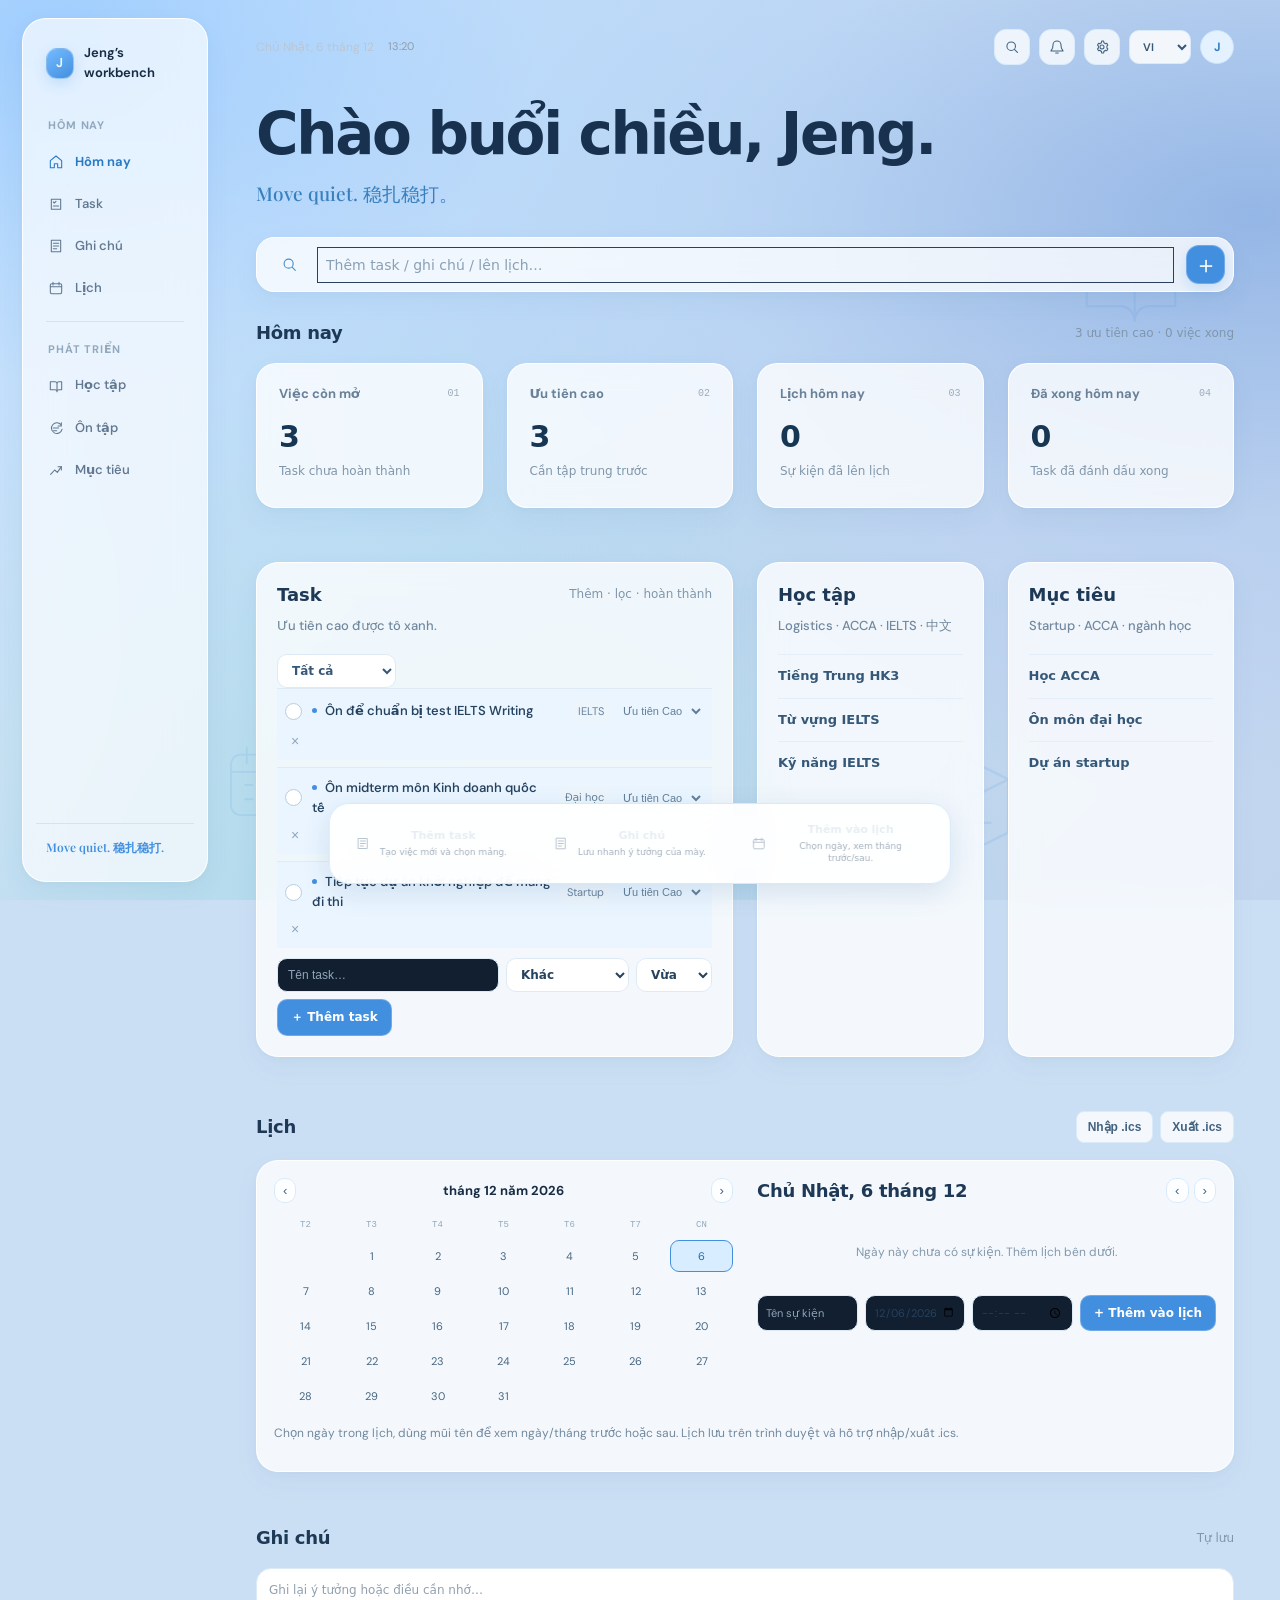
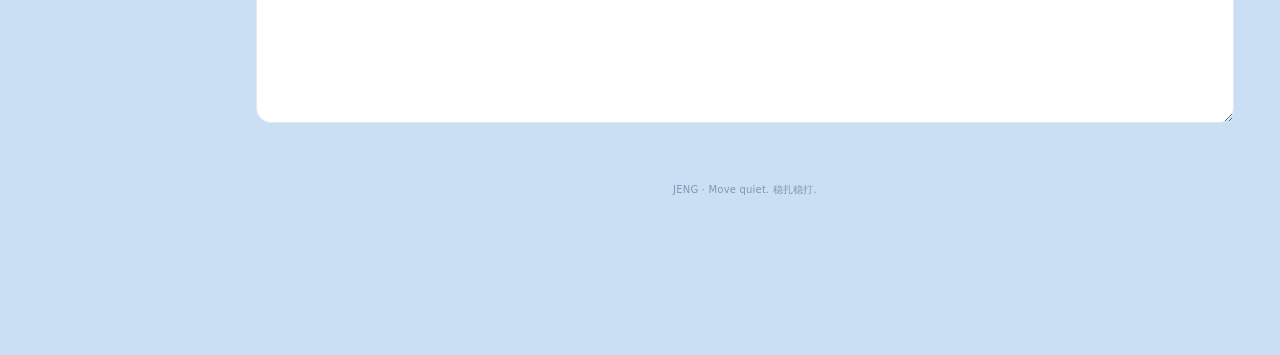
==== commit 522f92dd: "Make sky-blue background gradient more visible" ====
--- a/workbench.html
+++ b/workbench.html
@@ -56,7 +56,7 @@
 </style>
 <style>
 /* Slightly richer sky gradient and clearer type hierarchy. */
-body{background:radial-gradient(ellipse at 8% 0%,#d5e8fa 0%,rgba(213,232,250,.55) 22%,transparent 48%),radial-gradient(ellipse at 94% 12%,#c9ddf3 0%,transparent 38%),linear-gradient(132deg,#e2edf8 0%,#d9e8f7 48%,#d2e2f3 100%);background-attachment:fixed}.app{position:relative;z-index:1}.ambient-icons{position:fixed;inset:0;z-index:0;pointer-events:none;overflow:hidden;color:#438fdf}.ambient-icons svg{position:absolute;fill:none;stroke:currentColor;stroke-width:1.25;stroke-linecap:round;stroke-linejoin:round;opacity:.12}.ambient-icons .icon-book{width:118px;height:118px;right:7%;top:25%}.ambient-icons .icon-calendar{width:92px;height:92px;left:17%;bottom:8%}.ambient-icons .icon-box{width:126px;height:126px;right:20%;bottom:4%}
+body{background:radial-gradient(ellipse at 4% 4%,rgba(150,201,255,.86) 0%,rgba(170,213,255,.42) 28%,transparent 58%),radial-gradient(ellipse at 98% 24%,rgba(112,156,221,.58) 0%,rgba(147,180,232,.25) 31%,transparent 60%),radial-gradient(ellipse at 32% 100%,rgba(151,216,227,.56) 0%,transparent 52%),linear-gradient(135deg,#dbeafa 0%,#cbdff4 48%,#c2d5ef 100%);background-attachment:fixed;background-color:#cbdff4}.app{position:relative;z-index:1}.ambient-icons{position:fixed;inset:0;z-index:0;pointer-events:none;overflow:hidden;color:#438fdf}.ambient-icons svg{position:absolute;fill:none;stroke:currentColor;stroke-width:1.25;stroke-linecap:round;stroke-linejoin:round;opacity:.12}.ambient-icons .icon-book{width:118px;height:118px;right:7%;top:25%}.ambient-icons .icon-calendar{width:92px;height:92px;left:17%;bottom:8%}.ambient-icons .icon-box{width:126px;height:126px;right:20%;bottom:4%}
 .hero h1{font-weight:750;font-size:clamp(42px,4.6vw,58px);letter-spacing:-.04em}.sectionhead h2,.module-heading h2{font-weight:750;font-size:18px}.statname{font-size:13px;font-weight:700}.statdesc,.hint{font-size:12px;font-weight:500}.value{font-weight:750}.navitem{font-size:13px;font-weight:550}.navtitle{font-size:11px;font-weight:700}.module-copy{font-size:13px;font-weight:500}.module-items button{font-size:13px;font-weight:550}.taskname{font-size:13px;font-weight:550}.taskmeta .tag,.priority-select{font-size:11px}.quickbar input{font-size:14px}.quicklabel{font-size:18px}.btn,.tasktools select,.capture select,.capture button,.eventform button{font-size:12px;font-weight:600}.calendar-head strong,.event strong{font-size:13px}.event small,.settings-note{font-size:12px}
 .language-select{height:34px;padding:0 9px;border:1px solid #d7eafa;border-radius:10px;background:rgba(255,255,255,.85);color:#365878;font:650 11px 'DM Sans',system-ui,sans-serif;cursor:pointer;outline:none}.language-select:focus{border-color:#7bb8ec}
 @media(max-width:680px){.hero h1{font-size:clamp(34px,9vw,44px)}.sectionhead h2,.module-heading h2{font-size:16px}.statname,.module-items button,.taskname{font-size:12px}}
